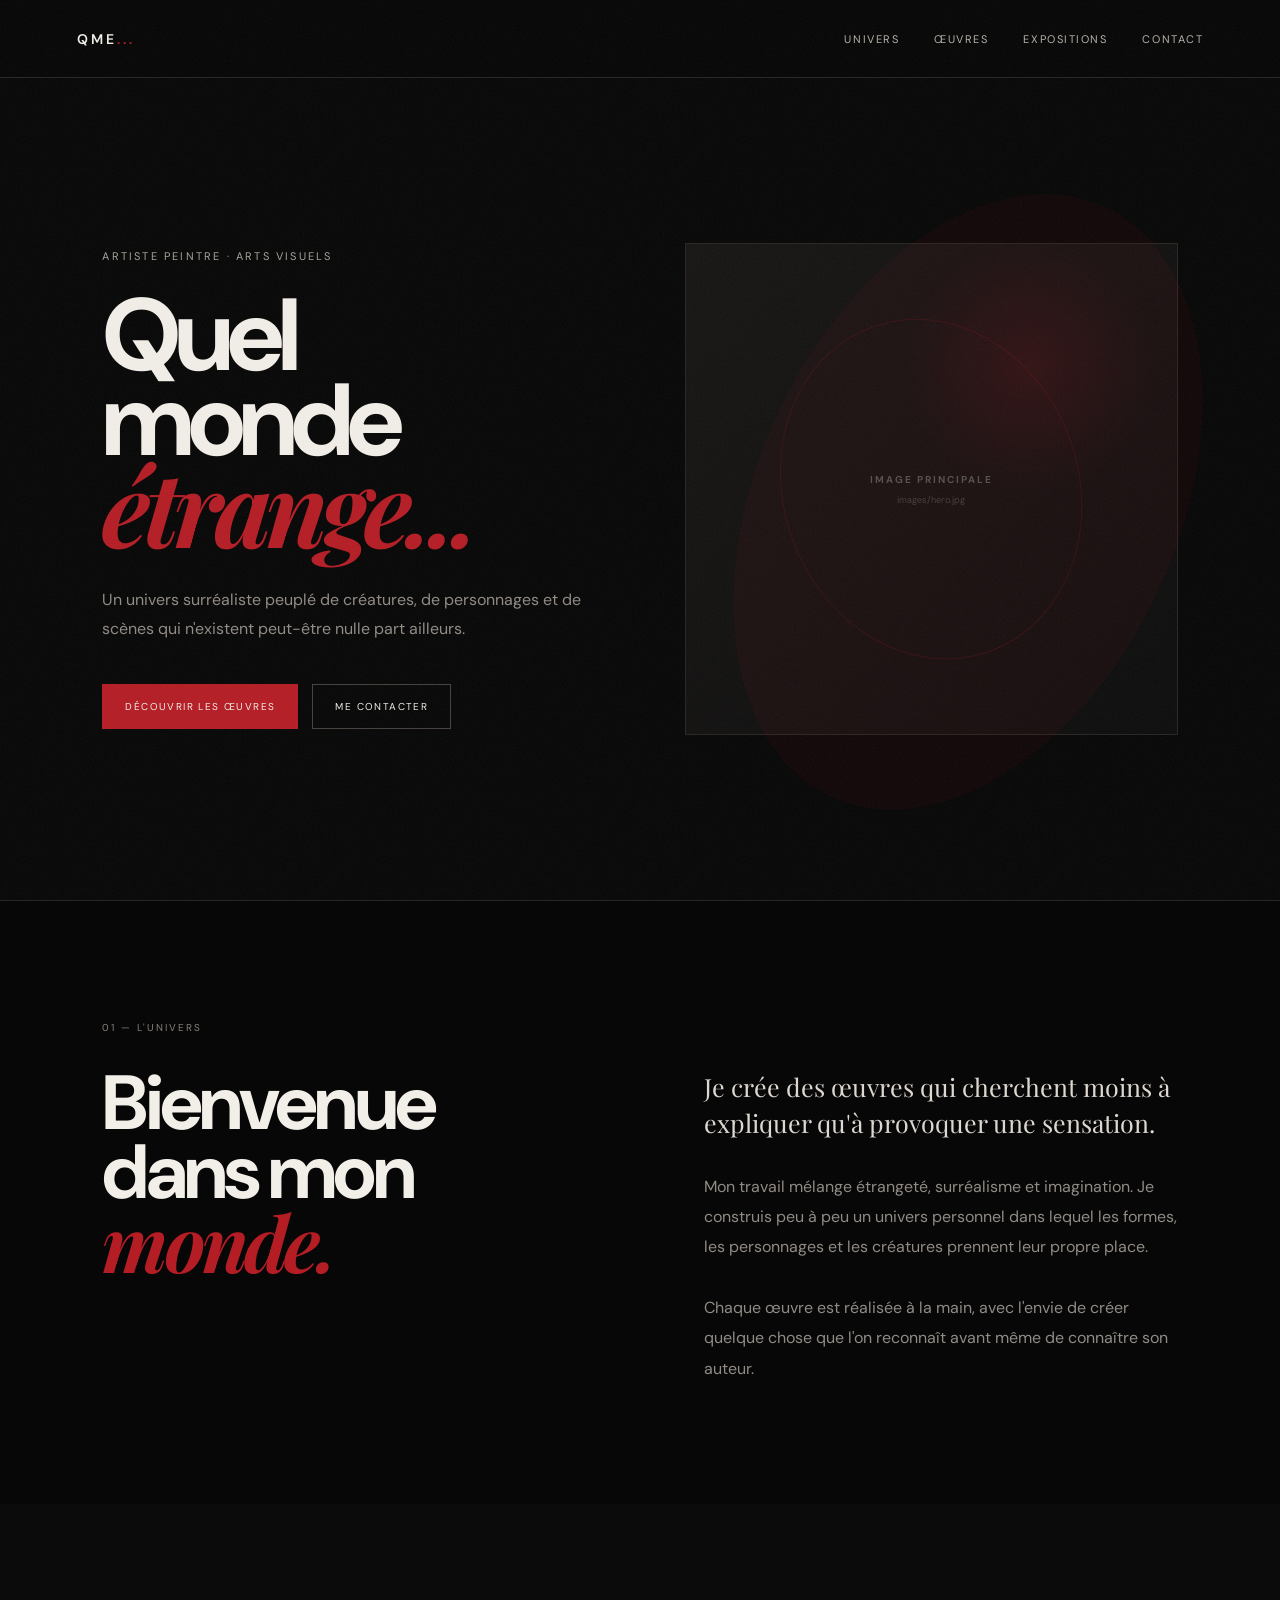
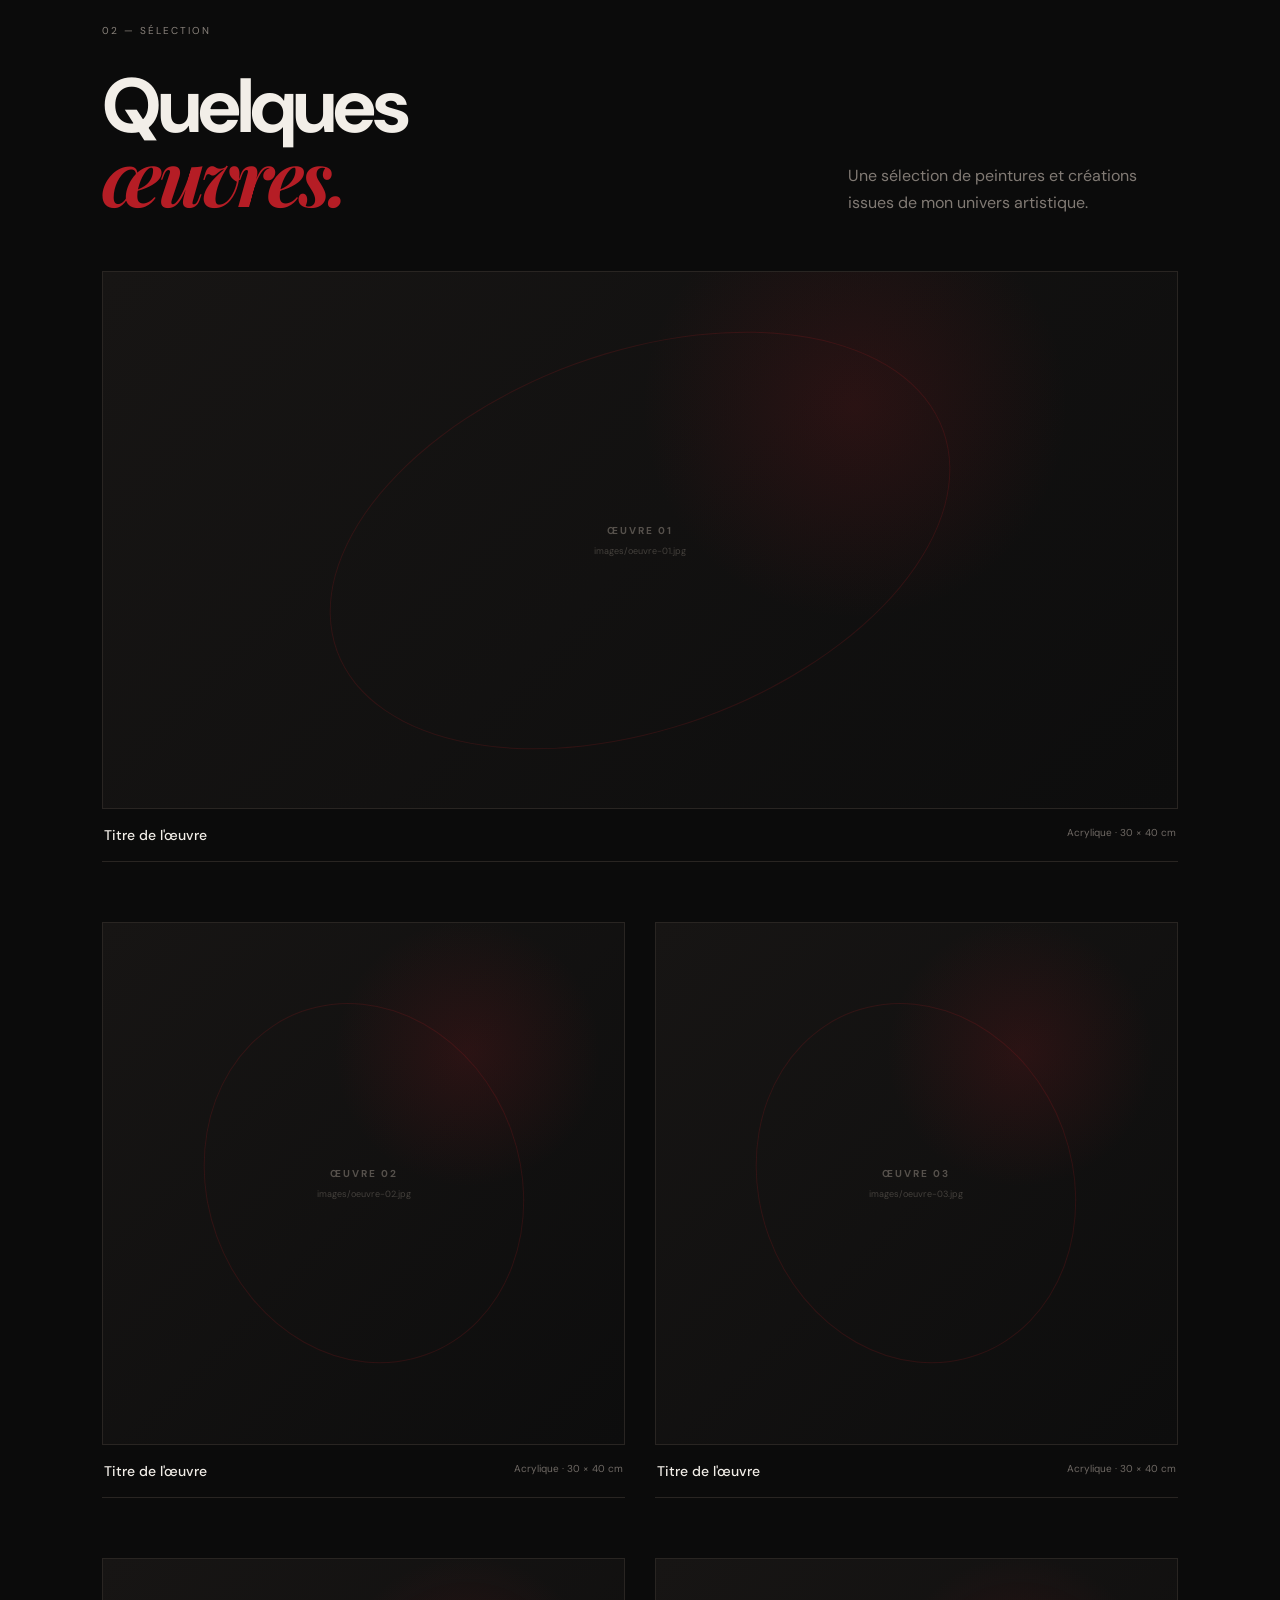
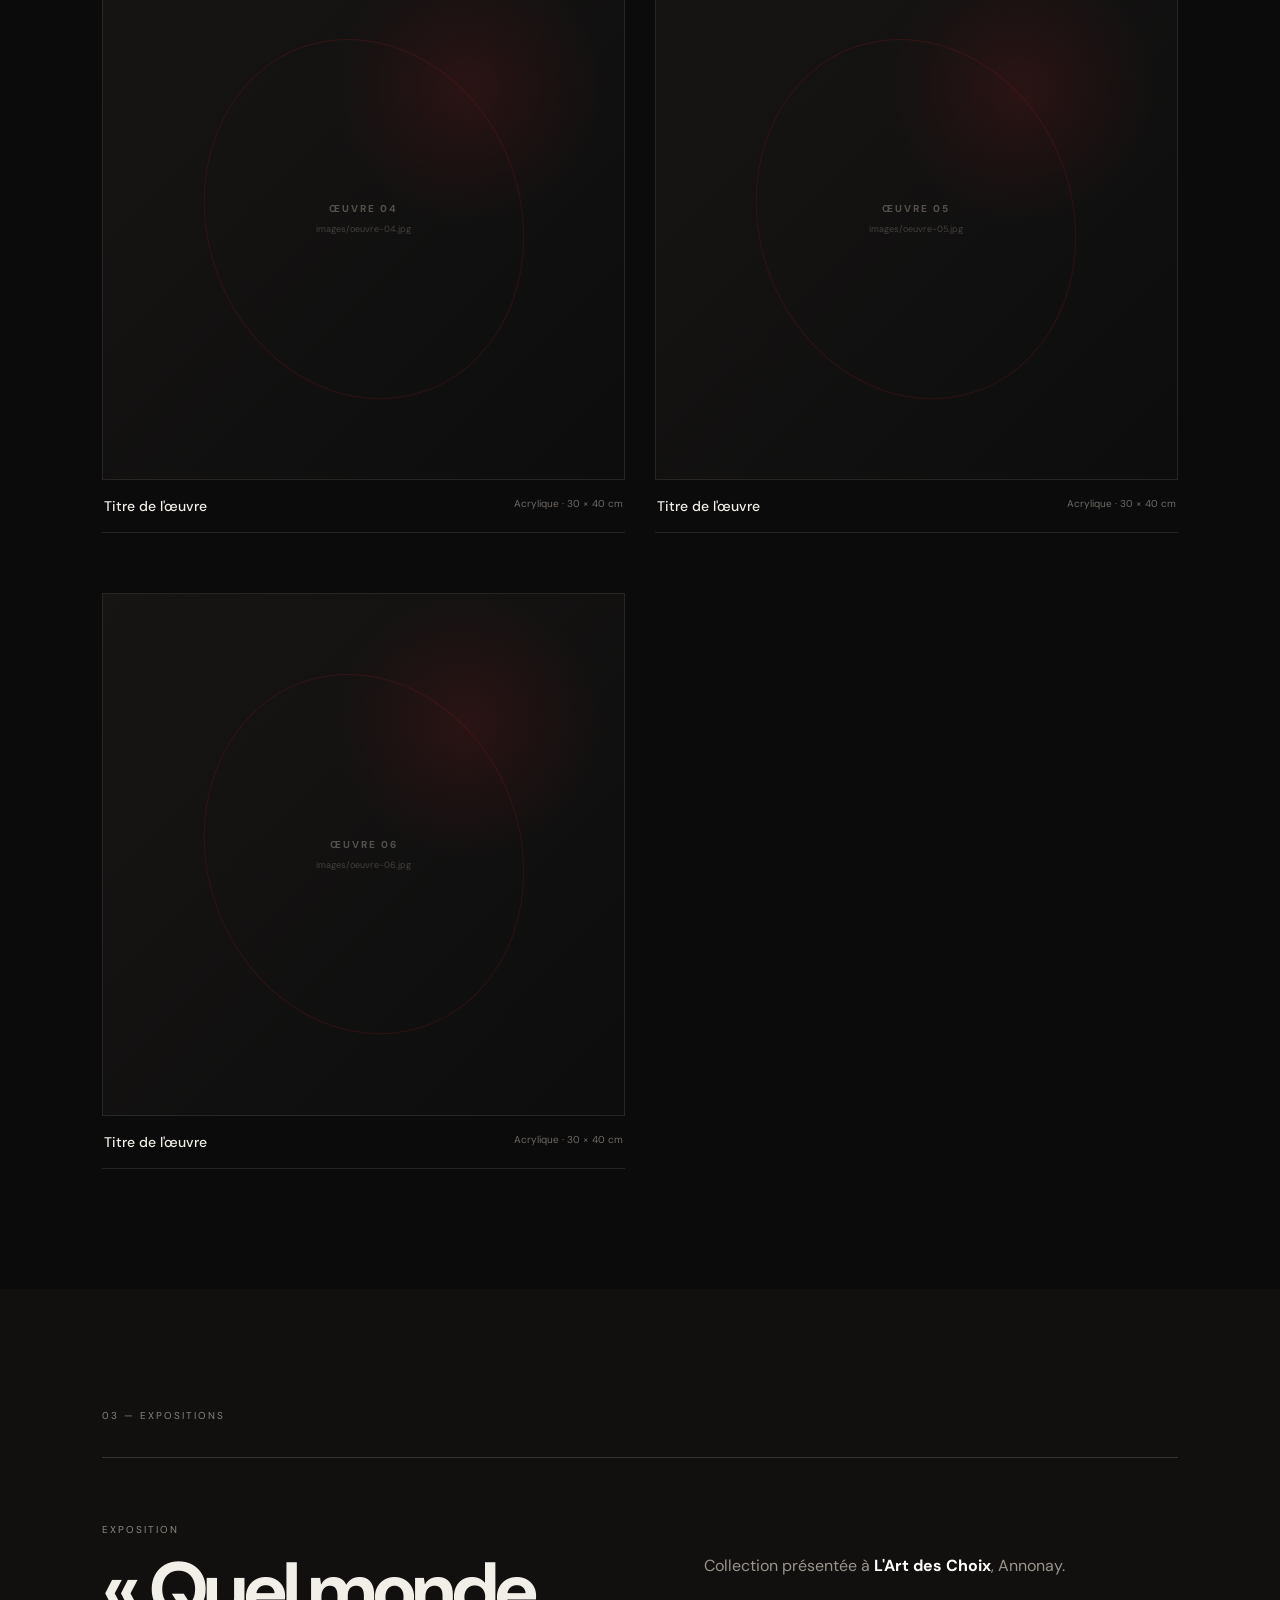
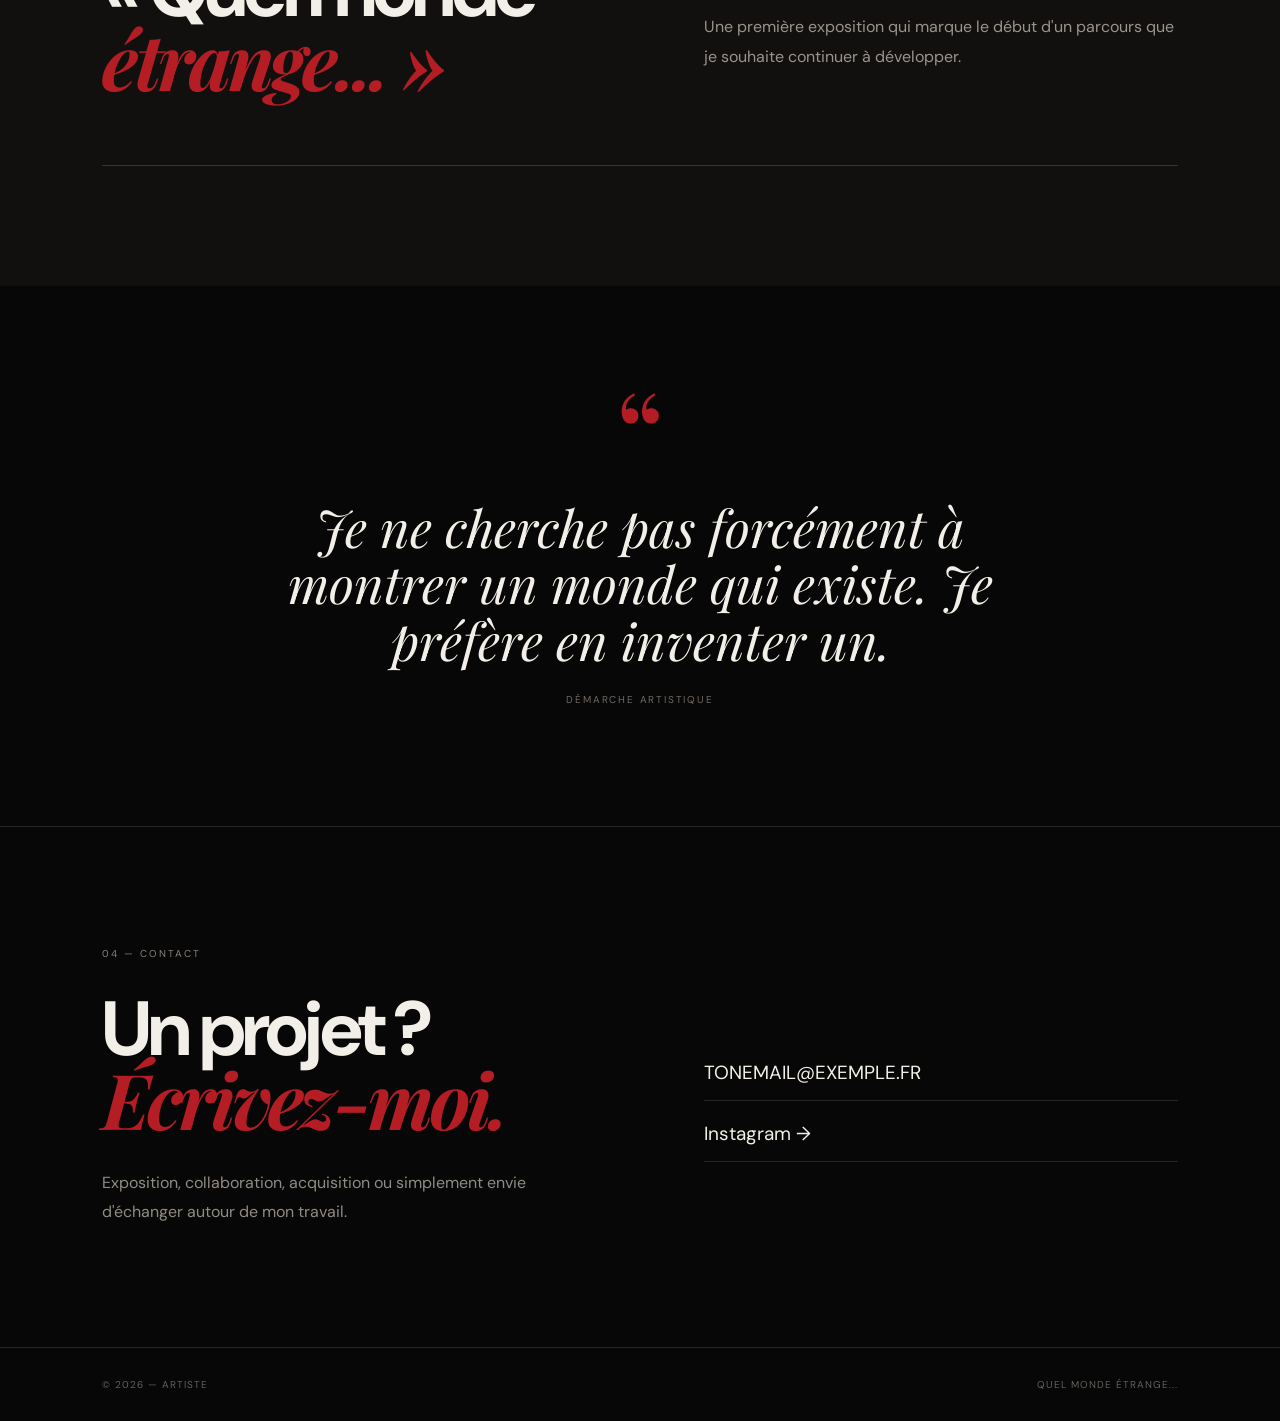
==== index.html @ 76029a27 "Create index.html" ====
<!DOCTYPE html>
<html lang="fr">
<head>
    <meta charset="UTF-8">
    <meta name="viewport" content="width=device-width, initial-scale=1.0">

    <title>Quel monde étrange... — Artiste</title>

    <meta name="description"
          content="Portfolio officiel — peintures et créations de l'artiste.">

    <style>
        @import url('https://fonts.googleapis.com/css2?family=DM+Sans:wght@400;500;600&family=Playfair+Display:ital,wght@0,600;1,600;1,700&display=swap');

        :root {
            --black: #070707;
            --black-soft: #101010;
            --red: #8f151b;
            --red-light: #b51d25;
            --white: #f2eee8;
            --grey: #918b85;
            --line: #292522;
        }

        * {
            box-sizing: border-box;
            margin: 0;
            padding: 0;
        }

        html {
            scroll-behavior: smooth;
        }

        body {
            background: var(--black);
            color: var(--white);
            font-family: "DM Sans", Arial, sans-serif;
            overflow-x: hidden;
        }

        /* Texture */
        body::before {
            content: "";
            position: fixed;
            inset: 0;
            pointer-events: none;
            z-index: 100;
            opacity: .055;

            background-image:
                url("data:image/svg+xml,%3Csvg xmlns='http://www.w3.org/2000/svg' width='180' height='180'%3E%3Cfilter id='noise'%3E%3CfeTurbulence type='fractalNoise' baseFrequency='.8' numOctaves='4' stitchTiles='stitch'/%3E%3C/filter%3E%3Crect width='100%25' height='100%25' filter='url(%23noise)'/%3E%3C/svg%3E");
        }

        a {
            color: inherit;
            text-decoration: none;
        }

        /* ---------------- HEADER ---------------- */

        header {
            height: 78px;
            padding: 0 6vw;

            display: flex;
            align-items: center;
            justify-content: space-between;

            border-bottom: 1px solid var(--line);

            position: sticky;
            top: 0;
            z-index: 50;

            background: rgba(7,7,7,.9);
            backdrop-filter: blur(12px);
        }

        .logo {
            font-size: 14px;
            font-weight: 600;
            letter-spacing: .22em;
        }

        .logo span {
            color: var(--red-light);
        }

        nav {
            display: flex;
            gap: 35px;
        }

        nav a {
            font-size: 11px;
            text-transform: uppercase;
            letter-spacing: .14em;
            color: #b8b1aa;
            transition: .2s;
        }

        nav a:hover {
            color: white;
        }

        /* ---------------- HERO ---------------- */

        .hero {
            min-height: calc(100vh - 78px);

            padding: 8vw;

            display: grid;
            grid-template-columns: 1fr 1fr;
            align-items: center;
            gap: 7vw;

            position: relative;
            overflow: hidden;
        }

        .hero::after {
            content: "";
            position: absolute;

            width: 420px;
            height: 650px;

            right: 8%;
            top: 12%;

            background: var(--red);

            opacity: .08;

            border-radius: 50%;

            transform: rotate(25deg);
        }

        .eyebrow {
            font-size: 11px;
            letter-spacing: .2em;
            color: #aaa39c;
            text-transform: uppercase;
        }

        h1 {
            font-size: clamp(65px, 8vw, 130px);
            line-height: .83;
            letter-spacing: -.06em;

            margin: 30px 0;
        }

        h1 em,
        h2 em {
            font-family: "Playfair Display", serif;
            color: var(--red-light);
        }

        .hero-description {
            max-width: 510px;

            color: var(--grey);

            font-size: 16px;
            line-height: 1.8;
        }

        .buttons {
            display: flex;
            gap: 14px;

            margin-top: 40px;
        }

        .button {
            padding: 15px 22px;

            font-size: 10px;
            text-transform: uppercase;
            letter-spacing: .14em;

            border: 1px solid #46413d;

            transition: .2s;
        }

        .button.primary {
            background: var(--red-light);
            border-color: var(--red-light);
        }

        .button:hover {
            transform: translateY(-2px);
        }

        /* ---------------- IMAGE PLACEHOLDER ---------------- */

        .image-placeholder {
            width: 100%;
            aspect-ratio: 1 / 1;

            background:
                radial-gradient(circle at 70% 25%, rgba(181,29,37,.15), transparent 25%),
                linear-gradient(135deg, #171514, #0d0d0d);

            border: 1px solid var(--line);

            display: flex;
            align-items: center;
            justify-content: center;

            color: #56514c;

            position: relative;
            overflow: hidden;
        }

        .image-placeholder::before {
            content: "";
            position: absolute;

            width: 60%;
            height: 70%;

            border: 1px solid rgba(181,29,37,.18);

            border-radius: 50%;

            transform: rotate(-20deg);
        }

        .placeholder-text {
            position: relative;
            z-index: 2;

            text-align: center;
        }

        .placeholder-text strong {
            display: block;

            font-size: 10px;
            letter-spacing: .2em;
        }

        .placeholder-text small {
            display: block;

            margin-top: 8px;

            font-size: 9px;
            color: #44403c;
        }

        /* ---------------- GENERAL ---------------- */

        section {
            scroll-margin-top: 90px;
        }

        .section {
            padding: 120px 8vw;
        }

        .section-number {
            font-size: 10px;

            letter-spacing: .2em;

            text-transform: uppercase;

            color: #89827b;

            margin-bottom: 35px;
        }

        /* ---------------- ABOUT ---------------- */

        .about {
            border-top: 1px solid var(--line);
        }

        .about-grid {
            display: grid;
            grid-template-columns: 1fr 1fr;

            gap: 10vw;
        }

        h2 {
            font-size: clamp(50px, 6vw, 85px);
            line-height: .9;
            letter-spacing: -.05em;
        }

        .about-text {
            color: var(--grey);

            font-size: 16px;

            line-height: 1.9;
        }

        .about-text .large {
            color: #ddd7d0;

            font-family: "Playfair Display", serif;

            font-size: 25px;

            line-height: 1.45;

            margin-bottom: 30px;
        }

        /* ---------------- WORKS ---------------- */

        .works {
            background: #0b0b0b;
        }

        .works-header {
            display: flex;

            justify-content: space-between;

            align-items: end;

            margin-bottom: 55px;
        }

        .works-header p {
            max-width: 330px;

            color: #817a74;

            line-height: 1.7;
        }

        .gallery {
            display: grid;

            grid-template-columns: repeat(2, 1fr);

            gap: 60px 30px;
        }

        .artwork.featured {
            grid-column: span 2;
        }

        .artwork.featured .image-placeholder {
            aspect-ratio: 16 / 8;
        }

        .artwork-info {
            display: flex;

            justify-content: space-between;

            gap: 20px;

            padding: 17px 2px;

            border-bottom: 1px solid var(--line);
        }

        .artwork-info h3 {
            font-size: 14px;

            font-weight: 500;
        }

        .artwork-info span {
            color: #706a65;

            font-size: 10px;
        }

        /* ---------------- EXHIBITION ---------------- */

        .exhibition {
            background: #11100f;
        }

        .exhibition-box {
            border-top: 1px solid #3a3430;
            border-bottom: 1px solid #3a3430;

            padding: 65px 0;

            display: grid;

            grid-template-columns: 1fr 1fr;

            gap: 10vw;
        }

        .exhibition-small {
            color: #8e8881;

            font-size: 10px;

            letter-spacing: .2em;

            text-transform: uppercase;
        }

        .exhibition h2 {
            margin-top: 20px;
        }

        .exhibition-description {
            color: #9b948d;

            line-height: 1.9;

            align-self: center;
        }

        .exhibition-description strong {
            color: white;
        }

        /* ---------------- STATEMENT ---------------- */

        .statement {
            text-align: center;

            max-width: 1000px;

            margin: auto;
        }

        .quote-mark {
            color: var(--red-light);

            font-family: "Playfair Display", serif;

            font-size: 120px;

            line-height: .4;
        }

        blockquote {
            font-family: "Playfair Display", serif;

            font-style: italic;

            font-size: clamp(30px, 4vw, 58px);

            line-height: 1.1;

            margin: 45px 0 25px;
        }

        .statement p {
            color: #716b65;

            font-size: 10px;

            letter-spacing: .18em;

            text-transform: uppercase;
        }

        /* ---------------- CONTACT ---------------- */

        .contact {
            border-top: 1px solid var(--line);
        }

        .contact-grid {
            display: grid;

            grid-template-columns: 1fr 1fr;

            gap: 10vw;
        }

        .contact-description {
            color: var(--grey);

            line-height: 1.8;

            max-width: 450px;

            margin-top: 30px;
        }

        .contact-links {
            display: flex;

            flex-direction: column;

            justify-content: center;

            gap: 20px;
        }

        .contact-links a {
            padding-bottom: 15px;

            border-bottom: 1px solid var(--line);

            font-size: 19px;
        }

        .contact-links a:hover {
            color: var(--red-light);
        }

        /* ---------------- FOOTER ---------------- */

        footer {
            border-top: 1px solid var(--line);

            padding: 30px 8vw;

            display: flex;

            justify-content: space-between;

            color: #65605b;

            font-size: 10px;

            letter-spacing: .1em;

            text-transform: uppercase;
        }

        /* ---------------- ADMIN ---------------- */

        /*
           IMPORTANT :

           Le panneau n'est visible que lorsque l'adresse contient :

           ?artiste

           Exemple :

           tonsite.github.io/?artiste

           Ce n'est PAS une vraie sécurité.
           GitHub Pages est un hébergement statique.
        */

        #artist-panel {
            display: none;

            position: fixed;

            inset: 0;

            z-index: 999;

            background: rgba(0,0,0,.9);

            align-items: center;

            justify-content: center;

            padding: 20px;
        }

        #artist-panel.active {
            display: flex;
        }

        .admin-box {
            width: 100%;
            max-width: 650px;

            background: #111;

            border: 1px solid #3c3732;

            padding: 40px;

            position: relative;
        }

        .admin-close {
            position: absolute;

            top: 12px;
            right: 18px;

            border: 0;

            background: none;

            color: white;

            font-size: 28px;

            cursor: pointer;
        }

        .admin-box h3 {
            font-family: "Playfair Display", serif;

            font-size: 42px;

            margin-bottom: 10px;
        }

        .admin-box p {
            color: #817b75;

            line-height: 1.6;
        }

        #file-input {
            width: 100%;

            margin-top: 25px;

            padding: 16px;

            background: #191817;

            color: white;

            border: 1px solid #3d3833;
        }

        #preview {
            display: grid;

            grid-template-columns: repeat(4,1fr);

            gap: 8px;

            margin-top: 20px;
        }

        #preview img {
            width: 100%;

            aspect-ratio: 1;

            object-fit: cover;
        }

        .admin-warning {
            margin-top: 20px;

            font-size: 11px;
        }

        /* ---------------- MOBILE ---------------- */

        @media(max-width: 800px) {

            nav {
                display: none;
            }

            .hero {
                grid-template-columns: 1fr;

                padding-top: 70px;
            }

            .hero-art {
                margin-top: 30px;
            }

            .about-grid,
            .exhibition-box,
            .contact-grid {
                grid-template-columns: 1fr;

                gap: 50px;
            }

            .gallery {
                grid-template-columns: 1fr;
            }

            .artwork.featured {
                grid-column: auto;
            }

            .artwork.featured .image-placeholder {
                aspect-ratio: 1;
            }

            .works-header {
                display: block;
            }

            .works-header p {
                margin-top: 25px;
            }

            .section {
                padding: 85px 7vw;
            }

            footer {
                flex-direction: column;

                gap: 15px;
            }

            #preview {
                grid-template-columns: repeat(3,1fr);
            }
        }
    </style>
</head>

<body>

<header>

    <a href="#accueil" class="logo">
        QME<span>...</span>
    </a>

    <nav>
        <a href="#univers">Univers</a>
        <a href="#oeuvres">Œuvres</a>
        <a href="#expositions">Expositions</a>
        <a href="#contact">Contact</a>
    </nav>

</header>


<main>

    <!-- ================= ACCUEIL ================= -->

    <section id="accueil" class="hero">

        <div>

            <p class="eyebrow">
                Artiste peintre · Arts visuels
            </p>

            <h1>
                Quel monde<br>
                <em>étrange...</em>
            </h1>

            <p class="hero-description">
                Un univers surréaliste peuplé de créatures,
                de personnages et de scènes qui n'existent
                peut-être nulle part ailleurs.
            </p>

            <div class="buttons">

                <a href="#oeuvres" class="button primary">
                    Découvrir les œuvres
                </a>

                <a href="#contact" class="button">
                    Me contacter
                </a>

            </div>

        </div>


        <!-- IMAGE PRINCIPALE -->

        <div class="hero-art">

            <div class="image-placeholder">

                <div class="placeholder-text">

                    <strong>
                        IMAGE PRINCIPALE
                    </strong>

                    <small>
                        images/hero.jpg
                    </small>

                </div>

            </div>

        </div>

    </section>


    <!-- ================= UNIVERS ================= -->

    <section id="univers" class="section about">

        <div class="section-number">
            01 — L'univers
        </div>

        <div class="about-grid">

            <h2>
                Bienvenue<br>
                dans mon<br>
                <em>monde.</em>
            </h2>


            <div class="about-text">

                <p class="large">
                    Je crée des œuvres qui cherchent moins
                    à expliquer qu'à provoquer une sensation.
                </p>

                <p>
                    Mon travail mélange étrangeté, surréalisme
                    et imagination. Je construis peu à peu un
                    univers personnel dans lequel les formes,
                    les personnages et les créatures prennent
                    leur propre place.
                </p>

                <br>

                <p>
                    Chaque œuvre est réalisée à la main,
                    avec l'envie de créer quelque chose que
                    l'on reconnaît avant même de connaître
                    son auteur.
                </p>

            </div>

        </div>

    </section>


    <!-- ================= OEUVRES ================= -->

    <section id="oeuvres" class="section works">

        <div class="works-header">

            <div>

                <div class="section-number">
                    02 — Sélection
                </div>

                <h2>
                    Quelques<br>
                    <em>œuvres.</em>
                </h2>

            </div>

            <p>
                Une sélection de peintures et créations
                issues de mon univers artistique.
            </p>

        </div>


        <div class="gallery">


            <!-- OEUVRE 01 -->

            <article class="artwork featured">

                <div class="image-placeholder">

                    <div class="placeholder-text">

                        <strong>
                            ŒUVRE 01
                        </strong>

                        <small>
                            images/oeuvre-01.jpg
                        </small>

                    </div>

                </div>

                <div class="artwork-info">

                    <h3>
                        Titre de l'œuvre
                    </h3>

                    <span>
                        Acrylique · 30 × 40 cm
                    </span>

                </div>

            </article>


            <!-- OEUVRE 02 -->

            <article class="artwork">

                <div class="image-placeholder">

                    <div class="placeholder-text">

                        <strong>
                            ŒUVRE 02
                        </strong>

                        <small>
                            images/oeuvre-02.jpg
                        </small>

                    </div>

                </div>

                <div class="artwork-info">

                    <h3>
                        Titre de l'œuvre
                    </h3>

                    <span>
                        Acrylique · 30 × 40 cm
                    </span>

                </div>

            </article>


            <!-- OEUVRE 03 -->

            <article class="artwork">

                <div class="image-placeholder">

                    <div class="placeholder-text">

                        <strong>
                            ŒUVRE 03
                        </strong>

                        <small>
                            images/oeuvre-03.jpg
                        </small>

                    </div>

                </div>

                <div class="artwork-info">

                    <h3>
                        Titre de l'œuvre
                    </h3>

                    <span>
                        Acrylique · 30 × 40 cm
                    </span>

                </div>

            </article>


            <!-- OEUVRE 04 -->

            <article class="artwork">

                <div class="image-placeholder">

                    <div class="placeholder-text">

                        <strong>
                            ŒUVRE 04
                        </strong>

                        <small>
                            images/oeuvre-04.jpg
                        </small>

                    </div>

                </div>

                <div class="artwork-info">

                    <h3>
                        Titre de l'œuvre
                    </h3>

                    <span>
                        Acrylique · 30 × 40 cm
                    </span>

                </div>

            </article>


            <!-- OEUVRE 05 -->

            <article class="artwork">

                <div class="image-placeholder">

                    <div class="placeholder-text">

                        <strong>
                            ŒUVRE 05
                        </strong>

                        <small>
                            images/oeuvre-05.jpg
                        </small>

                    </div>

                </div>

                <div class="artwork-info">

                    <h3>
                        Titre de l'œuvre
                    </h3>

                    <span>
                        Acrylique · 30 × 40 cm
                    </span>

                </div>

            </article>


            <!-- OEUVRE 06 -->

            <article class="artwork">

                <div class="image-placeholder">

                    <div class="placeholder-text">

                        <strong>
                            ŒUVRE 06
                        </strong>

                        <small>
                            images/oeuvre-06.jpg
                        </small>

                    </div>

                </div>

                <div class="artwork-info">

                    <h3>
                        Titre de l'œuvre
                    </h3>

                    <span>
                        Acrylique · 30 × 40 cm
                    </span>

                </div>

            </article>

        </div>

    </section>


    <!-- ================= EXPOSITION ================= -->

    <section id="expositions" class="section exhibition">

        <div class="section-number">
            03 — Expositions
        </div>


        <div class="exhibition-box">

            <div>

                <p class="exhibition-small">
                    Exposition
                </p>

                <h2>
                    « Quel monde<br>
                    <em>étrange... »</em>
                </h2>

            </div>


            <div class="exhibition-description">

                <p>
                    Collection présentée à
                    <strong>L'Art des Choix</strong>,
                    Annonay.
                </p>

                <br>

                <p>
                    Une première exposition qui marque
                    le début d'un parcours que je souhaite
                    continuer à développer.
                </p>

            </div>

        </div>

    </section>


    <!-- ================= PHRASE ================= -->

    <section class="section statement">

        <div class="quote-mark">
            “
        </div>

        <blockquote>
            Je ne cherche pas forcément à montrer
            un monde qui existe. Je préfère en inventer un.
        </blockquote>

        <p>
            Démarche artistique
        </p>

    </section>


    <!-- ================= CONTACT ================= -->

    <section id="contact" class="section contact">

        <div class="section-number">
            04 — Contact
        </div>


        <div class="contact-grid">

            <div>

                <h2>
                    Un projet ?<br>
                    <em>Écrivez-moi.</em>
                </h2>

                <p class="contact-description">
                    Exposition, collaboration, acquisition
                    ou simplement envie d'échanger autour
                    de mon travail.
                </p>

            </div>


            <div class="contact-links">

                <!-- REMPLACE CET EMAIL -->

                <a href="mailto:TONEMAIL@EXEMPLE.FR">
                    TONEMAIL@EXEMPLE.FR
                </a>


                <!-- REMPLACE CE LIEN -->

                <a href="https://instagram.com/"
                   target="_blank"
                   rel="noopener">
                    Instagram →
                </a>

            </div>

        </div>

    </section>

</main>


<footer>

    <span>
        © <span id="year"></span> — Artiste
    </span>

    <span>
        Quel monde étrange...
    </span>

</footer>


<!-- =====================================================
     ESPACE ARTISTE
     =====================================================

     Ce panneau est volontairement invisible.

     Pour l'afficher sur TON ordinateur :

     https://tonsite.github.io/?artiste

     ATTENTION :
     ce n'est pas une authentification sécurisée.
     GitHub Pages est statique.

     ===================================================== -->

<div id="artist-panel">

    <div class="admin-box">

        <button
            class="admin-close"
            onclick="closeArtistPanel()">
            ×
        </button>


        <div class="section-number">
            Mode artiste
        </div>


        <h3>
            Ajouter des fichiers
        </h3>


        <p>
            Sélectionne tes images pour les prévisualiser
            sur ton navigateur.
        </p>


        <input
            id="file-input"
            type="file"
            accept="image/*"
            multiple>


        <div id="preview"></div>


        <p class="admin-warning">

            ⚠️ Important : avec GitHub Pages seul,
            ce bouton ne peut pas envoyer automatiquement
            les images dans ton dépôt GitHub.

            Les fichiers doivent ensuite être ajoutés
            au dossier <strong>images</strong> de ton dépôt.

        </p>

    </div>

</div>


<script>

    /* Année automatique */

    document.getElementById("year").textContent =
        new Date().getFullYear();


    /* ================================
       MODE ARTISTE
       ================================ */

    const params =
        new URLSearchParams(window.location.search);


    if (params.has("artiste")) {

        document
            .getElementById("artist-panel")
            .classList.add("active");

    }


    function closeArtistPanel() {

        document
            .getElementById("artist-panel")
            .classList.remove("active");

    }


    /* ================================
       AJOUT LOCAL D'IMAGES
       ================================ */

    const input =
        document.getElementById("file-input");

    const preview =
        document.getElementById("preview");


    input.addEventListener("change", function () {

        preview.innerHTML = "";


        const files = Array.from(this.files);


        files.forEach(function (file) {

            if (!file.type.startsWith("image/")) {
                return;
            }


            const image =
                document.createElement("img");


            image.src =
                URL.createObjectURL(file);


            image.alt =
                file.name;


            preview.appendChild(image);

        });

    });

</script>

</body>
</html>
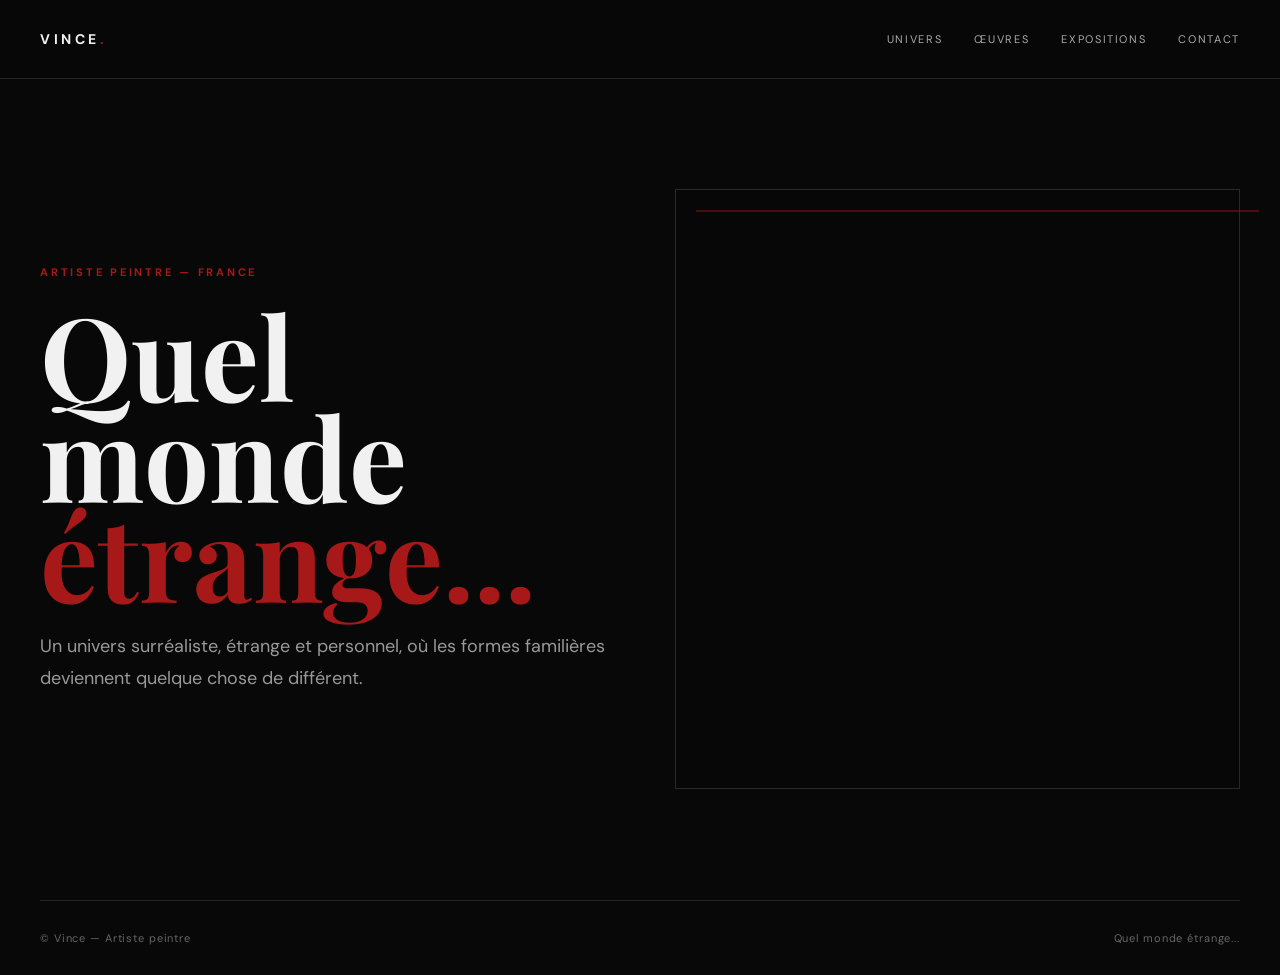
==== commit a83f5381: "Create index.html" ====
--- a/index.html
+++ b/index.html
@@ -1,1378 +1,75 @@
 <!DOCTYPE html>
 <html lang="fr">
+
 <head>
-    <meta charset="UTF-8">
-    <meta name="viewport" content="width=device-width, initial-scale=1.0">
+<meta charset="UTF-8">
+<meta name="viewport" content="width=device-width, initial-scale=1.0">
 
-    <title>Quel monde étrange... — Artiste</title>
+<title>Vince — Artiste peintre</title>
 
-    <meta name="description"
-          content="Portfolio officiel — peintures et créations de l'artiste.">
-
-    <style>
-        @import url('https://fonts.googleapis.com/css2?family=DM+Sans:wght@400;500;600&family=Playfair+Display:ital,wght@0,600;1,600;1,700&display=swap');
-
-        :root {
-            --black: #070707;
-            --black-soft: #101010;
-            --red: #8f151b;
-            --red-light: #b51d25;
-            --white: #f2eee8;
-            --grey: #918b85;
-            --line: #292522;
-        }
-
-        * {
-            box-sizing: border-box;
-            margin: 0;
-            padding: 0;
-        }
-
-        html {
-            scroll-behavior: smooth;
-        }
-
-        body {
-            background: var(--black);
-            color: var(--white);
-            font-family: "DM Sans", Arial, sans-serif;
-            overflow-x: hidden;
-        }
-
-        /* Texture */
-        body::before {
-            content: "";
-            position: fixed;
-            inset: 0;
-            pointer-events: none;
-            z-index: 100;
-            opacity: .055;
-
-            background-image:
-                url("data:image/svg+xml,%3Csvg xmlns='http://www.w3.org/2000/svg' width='180' height='180'%3E%3Cfilter id='noise'%3E%3CfeTurbulence type='fractalNoise' baseFrequency='.8' numOctaves='4' stitchTiles='stitch'/%3E%3C/filter%3E%3Crect width='100%25' height='100%25' filter='url(%23noise)'/%3E%3C/svg%3E");
-        }
-
-        a {
-            color: inherit;
-            text-decoration: none;
-        }
-
-        /* ---------------- HEADER ---------------- */
-
-        header {
-            height: 78px;
-            padding: 0 6vw;
-
-            display: flex;
-            align-items: center;
-            justify-content: space-between;
-
-            border-bottom: 1px solid var(--line);
-
-            position: sticky;
-            top: 0;
-            z-index: 50;
-
-            background: rgba(7,7,7,.9);
-            backdrop-filter: blur(12px);
-        }
-
-        .logo {
-            font-size: 14px;
-            font-weight: 600;
-            letter-spacing: .22em;
-        }
-
-        .logo span {
-            color: var(--red-light);
-        }
-
-        nav {
-            display: flex;
-            gap: 35px;
-        }
-
-        nav a {
-            font-size: 11px;
-            text-transform: uppercase;
-            letter-spacing: .14em;
-            color: #b8b1aa;
-            transition: .2s;
-        }
-
-        nav a:hover {
-            color: white;
-        }
-
-        /* ---------------- HERO ---------------- */
-
-        .hero {
-            min-height: calc(100vh - 78px);
-
-            padding: 8vw;
-
-            display: grid;
-            grid-template-columns: 1fr 1fr;
-            align-items: center;
-            gap: 7vw;
-
-            position: relative;
-            overflow: hidden;
-        }
-
-        .hero::after {
-            content: "";
-            position: absolute;
-
-            width: 420px;
-            height: 650px;
-
-            right: 8%;
-            top: 12%;
-
-            background: var(--red);
-
-            opacity: .08;
-
-            border-radius: 50%;
-
-            transform: rotate(25deg);
-        }
-
-        .eyebrow {
-            font-size: 11px;
-            letter-spacing: .2em;
-            color: #aaa39c;
-            text-transform: uppercase;
-        }
-
-        h1 {
-            font-size: clamp(65px, 8vw, 130px);
-            line-height: .83;
-            letter-spacing: -.06em;
-
-            margin: 30px 0;
-        }
-
-        h1 em,
-        h2 em {
-            font-family: "Playfair Display", serif;
-            color: var(--red-light);
-        }
-
-        .hero-description {
-            max-width: 510px;
-
-            color: var(--grey);
-
-            font-size: 16px;
-            line-height: 1.8;
-        }
-
-        .buttons {
-            display: flex;
-            gap: 14px;
-
-            margin-top: 40px;
-        }
-
-        .button {
-            padding: 15px 22px;
-
-            font-size: 10px;
-            text-transform: uppercase;
-            letter-spacing: .14em;
-
-            border: 1px solid #46413d;
-
-            transition: .2s;
-        }
-
-        .button.primary {
-            background: var(--red-light);
-            border-color: var(--red-light);
-        }
-
-        .button:hover {
-            transform: translateY(-2px);
-        }
-
-        /* ---------------- IMAGE PLACEHOLDER ---------------- */
-
-        .image-placeholder {
-            width: 100%;
-            aspect-ratio: 1 / 1;
-
-            background:
-                radial-gradient(circle at 70% 25%, rgba(181,29,37,.15), transparent 25%),
-                linear-gradient(135deg, #171514, #0d0d0d);
-
-            border: 1px solid var(--line);
-
-            display: flex;
-            align-items: center;
-            justify-content: center;
-
-            color: #56514c;
-
-            position: relative;
-            overflow: hidden;
-        }
-
-        .image-placeholder::before {
-            content: "";
-            position: absolute;
-
-            width: 60%;
-            height: 70%;
-
-            border: 1px solid rgba(181,29,37,.18);
-
-            border-radius: 50%;
-
-            transform: rotate(-20deg);
-        }
-
-        .placeholder-text {
-            position: relative;
-            z-index: 2;
-
-            text-align: center;
-        }
-
-        .placeholder-text strong {
-            display: block;
-
-            font-size: 10px;
-            letter-spacing: .2em;
-        }
-
-        .placeholder-text small {
-            display: block;
-
-            margin-top: 8px;
-
-            font-size: 9px;
-            color: #44403c;
-        }
-
-        /* ---------------- GENERAL ---------------- */
-
-        section {
-            scroll-margin-top: 90px;
-        }
-
-        .section {
-            padding: 120px 8vw;
-        }
-
-        .section-number {
-            font-size: 10px;
-
-            letter-spacing: .2em;
-
-            text-transform: uppercase;
-
-            color: #89827b;
-
-            margin-bottom: 35px;
-        }
-
-        /* ---------------- ABOUT ---------------- */
-
-        .about {
-            border-top: 1px solid var(--line);
-        }
-
-        .about-grid {
-            display: grid;
-            grid-template-columns: 1fr 1fr;
-
-            gap: 10vw;
-        }
-
-        h2 {
-            font-size: clamp(50px, 6vw, 85px);
-            line-height: .9;
-            letter-spacing: -.05em;
-        }
-
-        .about-text {
-            color: var(--grey);
-
-            font-size: 16px;
-
-            line-height: 1.9;
-        }
-
-        .about-text .large {
-            color: #ddd7d0;
-
-            font-family: "Playfair Display", serif;
-
-            font-size: 25px;
-
-            line-height: 1.45;
-
-            margin-bottom: 30px;
-        }
-
-        /* ---------------- WORKS ---------------- */
-
-        .works {
-            background: #0b0b0b;
-        }
-
-        .works-header {
-            display: flex;
-
-            justify-content: space-between;
-
-            align-items: end;
-
-            margin-bottom: 55px;
-        }
-
-        .works-header p {
-            max-width: 330px;
-
-            color: #817a74;
-
-            line-height: 1.7;
-        }
-
-        .gallery {
-            display: grid;
-
-            grid-template-columns: repeat(2, 1fr);
-
-            gap: 60px 30px;
-        }
-
-        .artwork.featured {
-            grid-column: span 2;
-        }
-
-        .artwork.featured .image-placeholder {
-            aspect-ratio: 16 / 8;
-        }
-
-        .artwork-info {
-            display: flex;
-
-            justify-content: space-between;
-
-            gap: 20px;
-
-            padding: 17px 2px;
-
-            border-bottom: 1px solid var(--line);
-        }
-
-        .artwork-info h3 {
-            font-size: 14px;
-
-            font-weight: 500;
-        }
-
-        .artwork-info span {
-            color: #706a65;
-
-            font-size: 10px;
-        }
-
-        /* ---------------- EXHIBITION ---------------- */
-
-        .exhibition {
-            background: #11100f;
-        }
-
-        .exhibition-box {
-            border-top: 1px solid #3a3430;
-            border-bottom: 1px solid #3a3430;
-
-            padding: 65px 0;
-
-            display: grid;
-
-            grid-template-columns: 1fr 1fr;
-
-            gap: 10vw;
-        }
-
-        .exhibition-small {
-            color: #8e8881;
-
-            font-size: 10px;
-
-            letter-spacing: .2em;
-
-            text-transform: uppercase;
-        }
-
-        .exhibition h2 {
-            margin-top: 20px;
-        }
-
-        .exhibition-description {
-            color: #9b948d;
-
-            line-height: 1.9;
-
-            align-self: center;
-        }
-
-        .exhibition-description strong {
-            color: white;
-        }
-
-        /* ---------------- STATEMENT ---------------- */
-
-        .statement {
-            text-align: center;
-
-            max-width: 1000px;
-
-            margin: auto;
-        }
-
-        .quote-mark {
-            color: var(--red-light);
-
-            font-family: "Playfair Display", serif;
-
-            font-size: 120px;
-
-            line-height: .4;
-        }
-
-        blockquote {
-            font-family: "Playfair Display", serif;
-
-            font-style: italic;
-
-            font-size: clamp(30px, 4vw, 58px);
-
-            line-height: 1.1;
-
-            margin: 45px 0 25px;
-        }
-
-        .statement p {
-            color: #716b65;
-
-            font-size: 10px;
-
-            letter-spacing: .18em;
-
-            text-transform: uppercase;
-        }
-
-        /* ---------------- CONTACT ---------------- */
-
-        .contact {
-            border-top: 1px solid var(--line);
-        }
-
-        .contact-grid {
-            display: grid;
-
-            grid-template-columns: 1fr 1fr;
-
-            gap: 10vw;
-        }
-
-        .contact-description {
-            color: var(--grey);
-
-            line-height: 1.8;
-
-            max-width: 450px;
-
-            margin-top: 30px;
-        }
-
-        .contact-links {
-            display: flex;
-
-            flex-direction: column;
-
-            justify-content: center;
-
-            gap: 20px;
-        }
-
-        .contact-links a {
-            padding-bottom: 15px;
-
-            border-bottom: 1px solid var(--line);
-
-            font-size: 19px;
-        }
-
-        .contact-links a:hover {
-            color: var(--red-light);
-        }
-
-        /* ---------------- FOOTER ---------------- */
-
-        footer {
-            border-top: 1px solid var(--line);
-
-            padding: 30px 8vw;
-
-            display: flex;
-
-            justify-content: space-between;
-
-            color: #65605b;
-
-            font-size: 10px;
-
-            letter-spacing: .1em;
-
-            text-transform: uppercase;
-        }
-
-        /* ---------------- ADMIN ---------------- */
-
-        /*
-           IMPORTANT :
-
-           Le panneau n'est visible que lorsque l'adresse contient :
-
-           ?artiste
-
-           Exemple :
-
-           tonsite.github.io/?artiste
-
-           Ce n'est PAS une vraie sécurité.
-           GitHub Pages est un hébergement statique.
-        */
-
-        #artist-panel {
-            display: none;
-
-            position: fixed;
-
-            inset: 0;
-
-            z-index: 999;
-
-            background: rgba(0,0,0,.9);
-
-            align-items: center;
-
-            justify-content: center;
-
-            padding: 20px;
-        }
-
-        #artist-panel.active {
-            display: flex;
-        }
-
-        .admin-box {
-            width: 100%;
-            max-width: 650px;
-
-            background: #111;
-
-            border: 1px solid #3c3732;
-
-            padding: 40px;
-
-            position: relative;
-        }
-
-        .admin-close {
-            position: absolute;
-
-            top: 12px;
-            right: 18px;
-
-            border: 0;
-
-            background: none;
-
-            color: white;
-
-            font-size: 28px;
-
-            cursor: pointer;
-        }
-
-        .admin-box h3 {
-            font-family: "Playfair Display", serif;
-
-            font-size: 42px;
-
-            margin-bottom: 10px;
-        }
-
-        .admin-box p {
-            color: #817b75;
-
-            line-height: 1.6;
-        }
-
-        #file-input {
-            width: 100%;
-
-            margin-top: 25px;
-
-            padding: 16px;
-
-            background: #191817;
-
-            color: white;
-
-            border: 1px solid #3d3833;
-        }
-
-        #preview {
-            display: grid;
-
-            grid-template-columns: repeat(4,1fr);
-
-            gap: 8px;
-
-            margin-top: 20px;
-        }
-
-        #preview img {
-            width: 100%;
-
-            aspect-ratio: 1;
-
-            object-fit: cover;
-        }
-
-        .admin-warning {
-            margin-top: 20px;
-
-            font-size: 11px;
-        }
-
-        /* ---------------- MOBILE ---------------- */
-
-        @media(max-width: 800px) {
-
-            nav {
-                display: none;
-            }
-
-            .hero {
-                grid-template-columns: 1fr;
-
-                padding-top: 70px;
-            }
-
-            .hero-art {
-                margin-top: 30px;
-            }
-
-            .about-grid,
-            .exhibition-box,
-            .contact-grid {
-                grid-template-columns: 1fr;
-
-                gap: 50px;
-            }
-
-            .gallery {
-                grid-template-columns: 1fr;
-            }
-
-            .artwork.featured {
-                grid-column: auto;
-            }
-
-            .artwork.featured .image-placeholder {
-                aspect-ratio: 1;
-            }
-
-            .works-header {
-                display: block;
-            }
-
-            .works-header p {
-                margin-top: 25px;
-            }
-
-            .section {
-                padding: 85px 7vw;
-            }
-
-            footer {
-                flex-direction: column;
-
-                gap: 15px;
-            }
-
-            #preview {
-                grid-template-columns: repeat(3,1fr);
-            }
-        }
-    </style>
+<link rel="stylesheet" href="style.css">
 </head>
 
 <body>
 
 <header>
 
-    <a href="#accueil" class="logo">
-        QME<span>...</span>
-    </a>
+<div class="container navbar">
 
-    <nav>
-        <a href="#univers">Univers</a>
-        <a href="#oeuvres">Œuvres</a>
-        <a href="#expositions">Expositions</a>
-        <a href="#contact">Contact</a>
-    </nav>
+<a href="index.html" class="logo">
+VINCE<span>.</span>
+</a>
+
+<nav>
+<a href="univers.html">Univers</a>
+<a href="oeuvres.html">Œuvres</a>
+<a href="expositions.html">Expositions</a>
+<a href="contact.html">Contact</a>
+</nav>
+
+</div>
 
 </header>
 
 
 <main>
 
-    <!-- ================= ACCUEIL ================= -->
+<section class="container hero">
 
-    <section id="accueil" class="hero">
+<div>
 
-        <div>
+<div class="kicker">
+Artiste peintre — France
+</div>
 
-            <p class="eyebrow">
-                Artiste peintre · Arts visuels
-            </p>
+<h1>
+Quel monde<br>
+<span class="red">étrange...</span>
+</h1>
 
-            <h1>
-                Quel monde<br>
-                <em>étrange...</em>
-            </h1>
+<p class="intro">
+Un univers surréaliste, étrange et personnel,
+où les formes familières deviennent quelque chose
+de différent.
+</p>
 
-            <p class="hero-description">
-                Un univers surréaliste peuplé de créatures,
-                de personnages et de scènes qui n'existent
-                peut-être nulle part ailleurs.
-            </p>
-
-            <div class="buttons">
-
-                <a href="#oeuvres" class="button primary">
-                    Découvrir les œuvres
-                </a>
-
-                <a href="#contact" class="button">
-                    Me contacter
-                </a>
-
-            </div>
-
-        </div>
+</div>
 
 
-        <!-- IMAGE PRINCIPALE -->
+<div class="hero-image"></div>
 
-        <div class="hero-art">
-
-            <div class="image-placeholder">
-
-                <div class="placeholder-text">
-
-                    <strong>
-                        IMAGE PRINCIPALE
-                    </strong>
-
-                    <small>
-                        images/hero.jpg
-                    </small>
-
-                </div>
-
-            </div>
-
-        </div>
-
-    </section>
-
-
-    <!-- ================= UNIVERS ================= -->
-
-    <section id="univers" class="section about">
-
-        <div class="section-number">
-            01 — L'univers
-        </div>
-
-        <div class="about-grid">
-
-            <h2>
-                Bienvenue<br>
-                dans mon<br>
-                <em>monde.</em>
-            </h2>
-
-
-            <div class="about-text">
-
-                <p class="large">
-                    Je crée des œuvres qui cherchent moins
-                    à expliquer qu'à provoquer une sensation.
-                </p>
-
-                <p>
-                    Mon travail mélange étrangeté, surréalisme
-                    et imagination. Je construis peu à peu un
-                    univers personnel dans lequel les formes,
-                    les personnages et les créatures prennent
-                    leur propre place.
-                </p>
-
-                <br>
-
-                <p>
-                    Chaque œuvre est réalisée à la main,
-                    avec l'envie de créer quelque chose que
-                    l'on reconnaît avant même de connaître
-                    son auteur.
-                </p>
-
-            </div>
-
-        </div>
-
-    </section>
-
-
-    <!-- ================= OEUVRES ================= -->
-
-    <section id="oeuvres" class="section works">
-
-        <div class="works-header">
-
-            <div>
-
-                <div class="section-number">
-                    02 — Sélection
-                </div>
-
-                <h2>
-                    Quelques<br>
-                    <em>œuvres.</em>
-                </h2>
-
-            </div>
-
-            <p>
-                Une sélection de peintures et créations
-                issues de mon univers artistique.
-            </p>
-
-        </div>
-
-
-        <div class="gallery">
-
-
-            <!-- OEUVRE 01 -->
-
-            <article class="artwork featured">
-
-                <div class="image-placeholder">
-
-                    <div class="placeholder-text">
-
-                        <strong>
-                            ŒUVRE 01
-                        </strong>
-
-                        <small>
-                            images/oeuvre-01.jpg
-                        </small>
-
-                    </div>
-
-                </div>
-
-                <div class="artwork-info">
-
-                    <h3>
-                        Titre de l'œuvre
-                    </h3>
-
-                    <span>
-                        Acrylique · 30 × 40 cm
-                    </span>
-
-                </div>
-
-            </article>
-
-
-            <!-- OEUVRE 02 -->
-
-            <article class="artwork">
-
-                <div class="image-placeholder">
-
-                    <div class="placeholder-text">
-
-                        <strong>
-                            ŒUVRE 02
-                        </strong>
-
-                        <small>
-                            images/oeuvre-02.jpg
-                        </small>
-
-                    </div>
-
-                </div>
-
-                <div class="artwork-info">
-
-                    <h3>
-                        Titre de l'œuvre
-                    </h3>
-
-                    <span>
-                        Acrylique · 30 × 40 cm
-                    </span>
-
-                </div>
-
-            </article>
-
-
-            <!-- OEUVRE 03 -->
-
-            <article class="artwork">
-
-                <div class="image-placeholder">
-
-                    <div class="placeholder-text">
-
-                        <strong>
-                            ŒUVRE 03
-                        </strong>
-
-                        <small>
-                            images/oeuvre-03.jpg
-                        </small>
-
-                    </div>
-
-                </div>
-
-                <div class="artwork-info">
-
-                    <h3>
-                        Titre de l'œuvre
-                    </h3>
-
-                    <span>
-                        Acrylique · 30 × 40 cm
-                    </span>
-
-                </div>
-
-            </article>
-
-
-            <!-- OEUVRE 04 -->
-
-            <article class="artwork">
-
-                <div class="image-placeholder">
-
-                    <div class="placeholder-text">
-
-                        <strong>
-                            ŒUVRE 04
-                        </strong>
-
-                        <small>
-                            images/oeuvre-04.jpg
-                        </small>
-
-                    </div>
-
-                </div>
-
-                <div class="artwork-info">
-
-                    <h3>
-                        Titre de l'œuvre
-                    </h3>
-
-                    <span>
-                        Acrylique · 30 × 40 cm
-                    </span>
-
-                </div>
-
-            </article>
-
-
-            <!-- OEUVRE 05 -->
-
-            <article class="artwork">
-
-                <div class="image-placeholder">
-
-                    <div class="placeholder-text">
-
-                        <strong>
-                            ŒUVRE 05
-                        </strong>
-
-                        <small>
-                            images/oeuvre-05.jpg
-                        </small>
-
-                    </div>
-
-                </div>
-
-                <div class="artwork-info">
-
-                    <h3>
-                        Titre de l'œuvre
-                    </h3>
-
-                    <span>
-                        Acrylique · 30 × 40 cm
-                    </span>
-
-                </div>
-
-            </article>
-
-
-            <!-- OEUVRE 06 -->
-
-            <article class="artwork">
-
-                <div class="image-placeholder">
-
-                    <div class="placeholder-text">
-
-                        <strong>
-                            ŒUVRE 06
-                        </strong>
-
-                        <small>
-                            images/oeuvre-06.jpg
-                        </small>
-
-                    </div>
-
-                </div>
-
-                <div class="artwork-info">
-
-                    <h3>
-                        Titre de l'œuvre
-                    </h3>
-
-                    <span>
-                        Acrylique · 30 × 40 cm
-                    </span>
-
-                </div>
-
-            </article>
-
-        </div>
-
-    </section>
-
-
-    <!-- ================= EXPOSITION ================= -->
-
-    <section id="expositions" class="section exhibition">
-
-        <div class="section-number">
-            03 — Expositions
-        </div>
-
-
-        <div class="exhibition-box">
-
-            <div>
-
-                <p class="exhibition-small">
-                    Exposition
-                </p>
-
-                <h2>
-                    « Quel monde<br>
-                    <em>étrange... »</em>
-                </h2>
-
-            </div>
-
-
-            <div class="exhibition-description">
-
-                <p>
-                    Collection présentée à
-                    <strong>L'Art des Choix</strong>,
-                    Annonay.
-                </p>
-
-                <br>
-
-                <p>
-                    Une première exposition qui marque
-                    le début d'un parcours que je souhaite
-                    continuer à développer.
-                </p>
-
-            </div>
-
-        </div>
-
-    </section>
-
-
-    <!-- ================= PHRASE ================= -->
-
-    <section class="section statement">
-
-        <div class="quote-mark">
-            “
-        </div>
-
-        <blockquote>
-            Je ne cherche pas forcément à montrer
-            un monde qui existe. Je préfère en inventer un.
-        </blockquote>
-
-        <p>
-            Démarche artistique
-        </p>
-
-    </section>
-
-
-    <!-- ================= CONTACT ================= -->
-
-    <section id="contact" class="section contact">
-
-        <div class="section-number">
-            04 — Contact
-        </div>
-
-
-        <div class="contact-grid">
-
-            <div>
-
-                <h2>
-                    Un projet ?<br>
-                    <em>Écrivez-moi.</em>
-                </h2>
-
-                <p class="contact-description">
-                    Exposition, collaboration, acquisition
-                    ou simplement envie d'échanger autour
-                    de mon travail.
-                </p>
-
-            </div>
-
-
-            <div class="contact-links">
-
-                <!-- REMPLACE CET EMAIL -->
-
-                <a href="mailto:TONEMAIL@EXEMPLE.FR">
-                    TONEMAIL@EXEMPLE.FR
-                </a>
-
-
-                <!-- REMPLACE CE LIEN -->
-
-                <a href="https://instagram.com/"
-                   target="_blank"
-                   rel="noopener">
-                    Instagram →
-                </a>
-
-            </div>
-
-        </div>
-
-    </section>
+</section>
 
 </main>
 
 
-<footer>
+<footer class="container">
 
-    <span>
-        © <span id="year"></span> — Artiste
-    </span>
+<span>© Vince — Artiste peintre</span>
 
-    <span>
-        Quel monde étrange...
-    </span>
+<span>Quel monde étrange...</span>
 
 </footer>
 
-
-<!-- =====================================================
-     ESPACE ARTISTE
-     =====================================================
-
-     Ce panneau est volontairement invisible.
-
-     Pour l'afficher sur TON ordinateur :
-
-     https://tonsite.github.io/?artiste
-
-     ATTENTION :
-     ce n'est pas une authentification sécurisée.
-     GitHub Pages est statique.
-
-     ===================================================== -->
-
-<div id="artist-panel">
-
-    <div class="admin-box">
-
-        <button
-            class="admin-close"
-            onclick="closeArtistPanel()">
-            ×
-        </button>
-
-
-        <div class="section-number">
-            Mode artiste
-        </div>
-
-
-        <h3>
-            Ajouter des fichiers
-        </h3>
-
-
-        <p>
-            Sélectionne tes images pour les prévisualiser
-            sur ton navigateur.
-        </p>
-
-
-        <input
-            id="file-input"
-            type="file"
-            accept="image/*"
-            multiple>
-
-
-        <div id="preview"></div>
-
-
-        <p class="admin-warning">
-
-            ⚠️ Important : avec GitHub Pages seul,
-            ce bouton ne peut pas envoyer automatiquement
-            les images dans ton dépôt GitHub.
-
-            Les fichiers doivent ensuite être ajoutés
-            au dossier <strong>images</strong> de ton dépôt.
-
-        </p>
-
-    </div>
-
-</div>
-
-
-<script>
-
-    /* Année automatique */
-
-    document.getElementById("year").textContent =
-        new Date().getFullYear();
-
-
-    /* ================================
-       MODE ARTISTE
-       ================================ */
-
-    const params =
-        new URLSearchParams(window.location.search);
-
-
-    if (params.has("artiste")) {
-
-        document
-            .getElementById("artist-panel")
-            .classList.add("active");
-
-    }
-
-
-    function closeArtistPanel() {
-
-        document
-            .getElementById("artist-panel")
-            .classList.remove("active");
-
-    }
-
-
-    /* ================================
-       AJOUT LOCAL D'IMAGES
-       ================================ */
-
-    const input =
-        document.getElementById("file-input");
-
-    const preview =
-        document.getElementById("preview");
-
-
-    input.addEventListener("change", function () {
-
-        preview.innerHTML = "";
-
-
-        const files = Array.from(this.files);
-
-
-        files.forEach(function (file) {
-
-            if (!file.type.startsWith("image/")) {
-                return;
-            }
-
-
-            const image =
-                document.createElement("img");
-
-
-            image.src =
-                URL.createObjectURL(file);
-
-
-            image.alt =
-                file.name;
-
-
-            preview.appendChild(image);
-
-        });
-
-    });
-
-</script>
-
 </body>
 </html>
--- a/style.css
+++ b/style.css
@@ -0,0 +1,361 @@
+@import url('https://fonts.googleapis.com/css2?family=DM+Sans:wght@400;500;700&family=Playfair+Display:wght@500;600&display=swap');
+
+* {
+    box-sizing: border-box;
+}
+
+html {
+    scroll-behavior: smooth;
+}
+
+body {
+    margin: 0;
+    background: #080808;
+    color: #f1f1f1;
+    font-family: "DM Sans", Arial, sans-serif;
+}
+
+a {
+    color: inherit;
+    text-decoration: none;
+}
+
+img {
+    max-width: 100%;
+}
+
+.container {
+    width: min(1200px, calc(100% - 50px));
+    margin: auto;
+}
+
+/* HEADER */
+
+header {
+    position: fixed;
+    top: 0;
+    left: 0;
+    width: 100%;
+    z-index: 100;
+    background: rgba(8,8,8,.92);
+    backdrop-filter: blur(12px);
+    border-bottom: 1px solid #252525;
+}
+
+.navbar {
+    height: 78px;
+    display: flex;
+    justify-content: space-between;
+    align-items: center;
+}
+
+.logo {
+    font-weight: 700;
+    letter-spacing: .25em;
+    font-size: 14px;
+}
+
+.logo span {
+    color: #9d1515;
+}
+
+nav {
+    display: flex;
+    gap: 32px;
+}
+
+nav a {
+    font-size: 11px;
+    text-transform: uppercase;
+    letter-spacing: .15em;
+    color: #aaa;
+    transition: .25s;
+}
+
+nav a:hover,
+nav a.active {
+    color: #fff;
+}
+
+nav a:hover {
+    color: #a71919;
+}
+
+/* PAGE */
+
+main {
+    padding-top: 78px;
+}
+
+.page {
+    min-height: calc(100vh - 78px);
+    padding: 100px 0;
+}
+
+.kicker {
+    color: #a71919;
+    text-transform: uppercase;
+    letter-spacing: .25em;
+    font-size: 11px;
+    font-weight: 700;
+}
+
+h1,
+h2,
+h3 {
+    font-family: "Playfair Display", Georgia, serif;
+}
+
+h1 {
+    font-size: clamp(60px, 9vw, 125px);
+    line-height: .87;
+    margin: 25px 0;
+}
+
+h2 {
+    font-size: clamp(42px, 6vw, 72px);
+    margin: 0 0 25px;
+}
+
+.red {
+    color: #a71919;
+}
+
+.intro {
+    color: #999;
+    font-size: 18px;
+    line-height: 1.8;
+    max-width: 650px;
+}
+
+/* HOME */
+
+.hero {
+    min-height: calc(100vh - 78px);
+    display: grid;
+    grid-template-columns: 1fr 1fr;
+    align-items: center;
+    gap: 70px;
+}
+
+.hero-image {
+    min-height: 600px;
+    background:
+        linear-gradient(rgba(0,0,0,.15), rgba(0,0,0,.15)),
+        url("images/hero.jpg") center/cover;
+    border: 1px solid #292929;
+}
+
+.hero-image::after {
+    content: "";
+    display: block;
+    position: relative;
+    inset: 20px;
+    border: 1px solid rgba(167,25,25,.4);
+}
+
+/* ABOUT */
+
+.two-columns {
+    display: grid;
+    grid-template-columns: 1fr 1fr;
+    gap: 80px;
+}
+
+.text {
+    color: #bbb;
+    font-size: 19px;
+    line-height: 1.9;
+}
+
+.facts {
+    border-left: 1px solid #821313;
+    padding-left: 35px;
+}
+
+.fact {
+    padding: 20px 0;
+    border-bottom: 1px solid #292929;
+}
+
+.fact-title {
+    display: block;
+    color: #777;
+    text-transform: uppercase;
+    font-size: 10px;
+    letter-spacing: .18em;
+    margin-bottom: 8px;
+}
+
+/* GALLERY */
+
+.gallery {
+    columns: 3 280px;
+    column-gap: 20px;
+}
+
+.artwork {
+    break-inside: avoid;
+    margin-bottom: 20px;
+    background: #111;
+    border: 1px solid #292929;
+    transition: transform .3s, border-color .3s;
+}
+
+.artwork:hover {
+    transform: translateY(-4px);
+    border-color: #721414;
+}
+
+.artwork img {
+    width: 100%;
+    height: auto;
+    display: block;
+}
+
+.artwork-info {
+    padding: 16px;
+}
+
+.artwork-title {
+    font-family: "Playfair Display", Georgia, serif;
+    font-size: 20px;
+}
+
+.artwork-details {
+    margin-top: 7px;
+    color: #777;
+    font-size: 10px;
+    text-transform: uppercase;
+    letter-spacing: .1em;
+    line-height: 1.6;
+}
+
+.loading {
+    padding: 80px;
+    text-align: center;
+    color: #666;
+}
+
+/* EXHIBITIONS */
+
+.exhibitions {
+    display: grid;
+    grid-template-columns: 1fr 1fr;
+    gap: 25px;
+}
+
+.exhibition {
+    padding: 40px;
+    min-height: 280px;
+    border: 1px solid #303030;
+    background: linear-gradient(135deg,#111,#090909);
+}
+
+.exhibition h3 {
+    font-size: 36px;
+    margin: 15px 0;
+}
+
+.exhibition p {
+    color: #999;
+    line-height: 1.8;
+}
+
+/* STATEMENT */
+
+.statement {
+    font-family: "Playfair Display", Georgia, serif;
+    font-size: clamp(35px,5vw,65px);
+    line-height: 1.15;
+    max-width: 1000px;
+}
+
+/* CONTACT */
+
+.contact {
+    display: grid;
+    grid-template-columns: 1fr 1fr;
+    gap: 80px;
+}
+
+.contact-links {
+    font-size: 20px;
+    line-height: 2.3;
+}
+
+.contact-links a {
+    color: #aaa;
+    transition: .2s;
+}
+
+.contact-links a:hover {
+    color: #a71919;
+}
+
+/* FOOTER */
+
+footer {
+    border-top: 1px solid #242424;
+    padding: 30px 0;
+    color: #666;
+    font-size: 11px;
+    letter-spacing: .08em;
+    display: flex;
+    justify-content: space-between;
+}
+
+/* MOBILE */
+
+@media(max-width:800px) {
+
+    .container {
+        width: min(100% - 35px, 700px);
+    }
+
+    nav {
+        gap: 12px;
+    }
+
+    nav a {
+        font-size: 9px;
+    }
+
+    .hero,
+    .two-columns,
+    .exhibitions,
+    .contact {
+        grid-template-columns: 1fr;
+    }
+
+    .hero {
+        gap: 40px;
+    }
+
+    .hero-image {
+        min-height: 400px;
+    }
+
+    .page {
+        padding: 75px 0;
+    }
+
+    .gallery {
+        columns: 2 150px;
+    }
+}
+
+@media(max-width:500px) {
+
+    nav {
+        display: none;
+    }
+
+    .gallery {
+        columns: 1;
+    }
+
+    h1 {
+        font-size: 65px;
+    }
+}
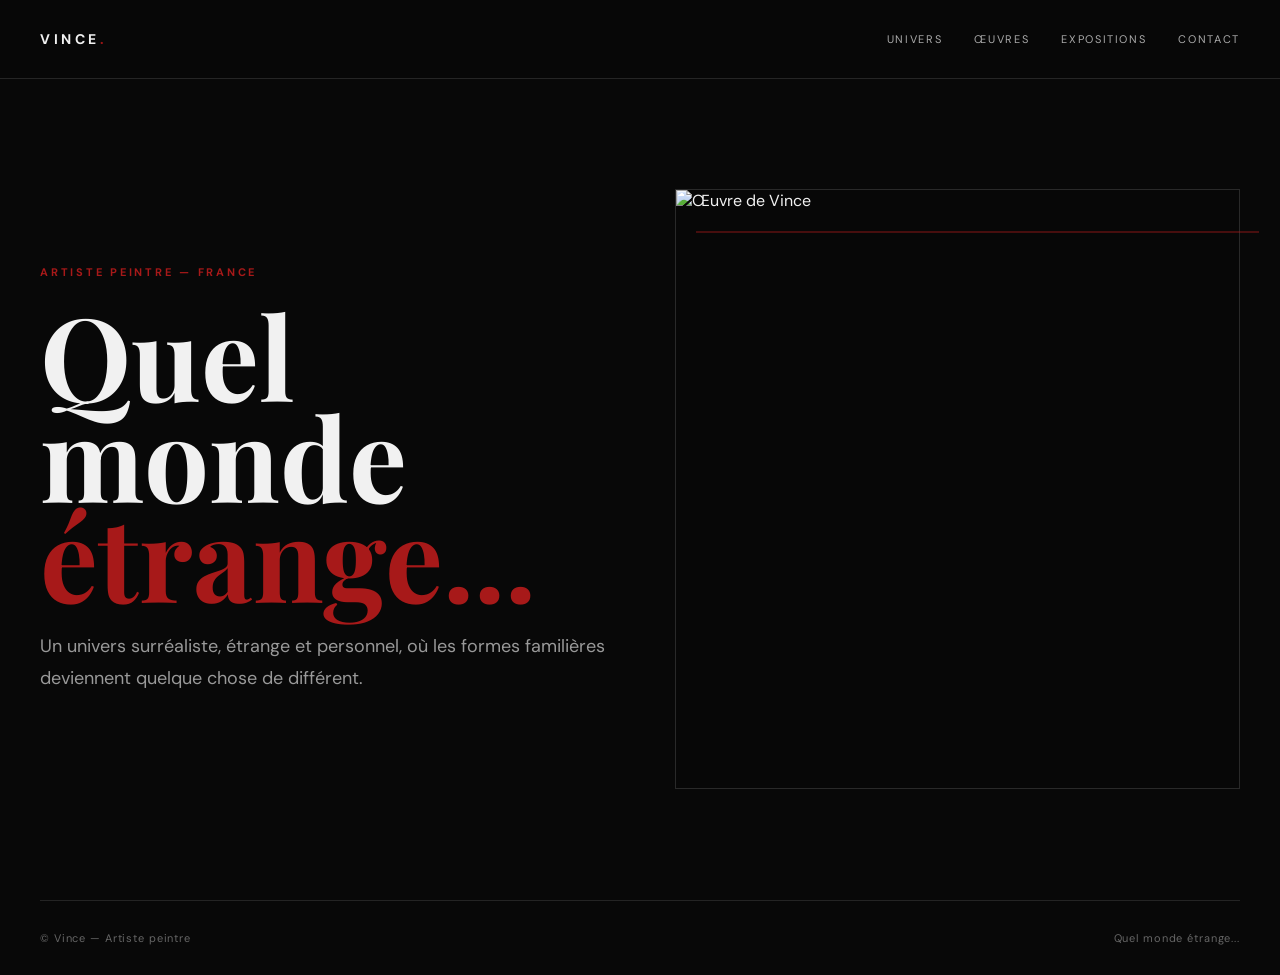
==== commit 8768f1c2: "Update index.html" ====
--- a/index.html
+++ b/index.html
@@ -1,4 +1,5 @@
 <!DOCTYPE html>
+
 <html lang="fr">
 
 <head>
@@ -31,7 +32,6 @@
 
 </header>
 
-
 <main>
 
 <section class="container hero">
@@ -55,13 +55,13 @@
 
 </div>
 
-
-<div class="hero-image"></div>
+<div class="hero-image">
+<img src="images/hero.jpg" alt="Œuvre de Vince">
+</div>
 
 </section>
 
 </main>
-
 
 <footer class="container">
 
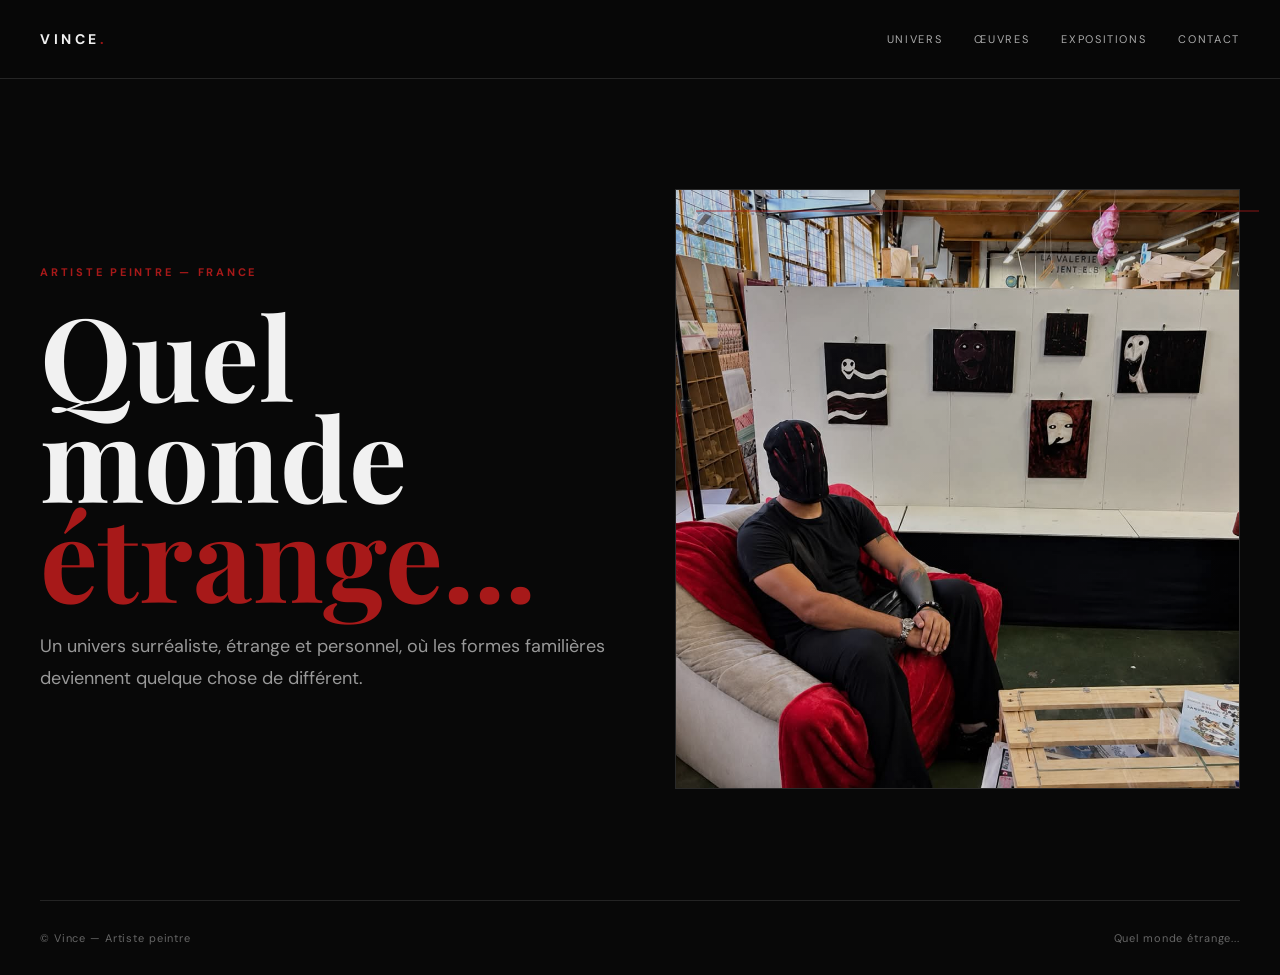
==== commit aa6788c7: "Update index.html" ====
--- a/index.html
+++ b/index.html
@@ -55,9 +55,7 @@
 
 </div>
 
-<div class="hero-image">
-<img src="images/hero.jpg" alt="Œuvre de Vince">
-</div>
+<div class="hero-image"></div>
 
 </section>
 
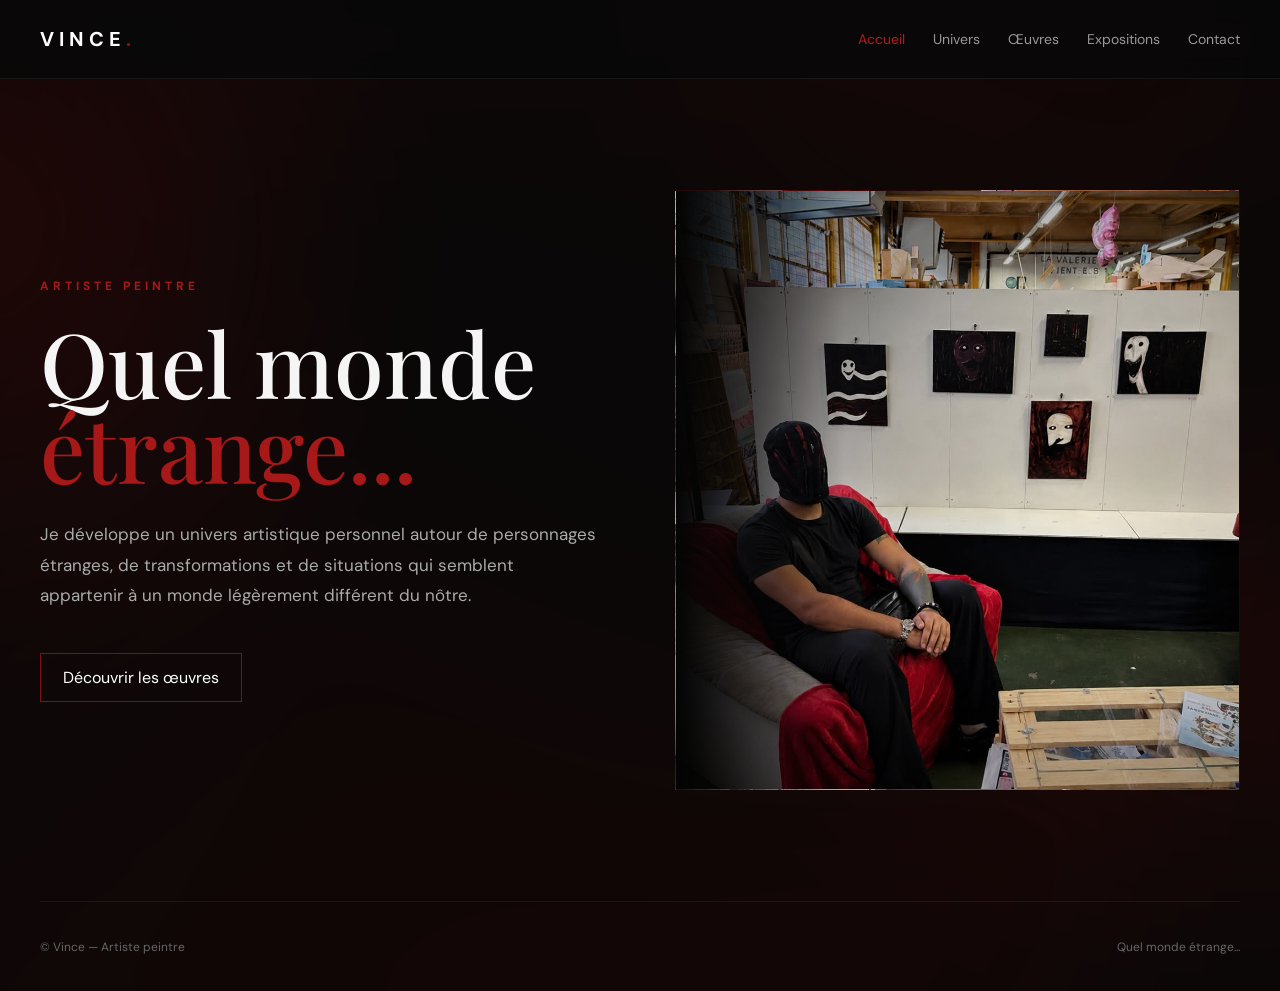
==== commit fa5d4c1e: "Update index.html" ====
--- a/index.html
+++ b/index.html
@@ -3,12 +3,14 @@
 <html lang="fr">
 
 <head>
+
 <meta charset="UTF-8">
 <meta name="viewport" content="width=device-width, initial-scale=1.0">
 
 <title>Vince — Artiste peintre</title>
 
 <link rel="stylesheet" href="style.css">
+
 </head>
 
 <body>
@@ -22,10 +24,27 @@
 </a>
 
 <nav>
-<a href="univers.html">Univers</a>
-<a href="oeuvres.html">Œuvres</a>
-<a href="expositions.html">Expositions</a>
-<a href="contact.html">Contact</a>
+
+<a class="active" href="index.html">
+Accueil
+</a>
+
+<a href="univers.html">
+Univers
+</a>
+
+<a href="oeuvres.html">
+Œuvres
+</a>
+
+<a href="expositions.html">
+Expositions
+</a>
+
+<a href="contact.html">
+Contact
+</a>
+
 </nav>
 
 </div>
@@ -39,7 +58,7 @@
 <div>
 
 <div class="kicker">
-Artiste peintre — France
+Artiste peintre
 </div>
 
 <h1>
@@ -48,14 +67,20 @@
 </h1>
 
 <p class="intro">
-Un univers surréaliste, étrange et personnel,
-où les formes familières deviennent quelque chose
-de différent.
+Je développe un univers artistique personnel autour
+de personnages étranges, de transformations et de
+situations qui semblent appartenir à un monde
+légèrement différent du nôtre.
 </p>
+
+<a href="oeuvres.html" class="button">
+Découvrir les œuvres
+</a>
 
 </div>
 
-<div class="hero-image"></div>
+<div class="hero-image">
+</div>
 
 </section>
 
@@ -63,11 +88,16 @@
 
 <footer class="container">
 
-<span>© Vince — Artiste peintre</span>
+<span>
+© Vince — Artiste peintre
+</span>
 
-<span>Quel monde étrange...</span>
+<span>
+Quel monde étrange...
+</span>
 
 </footer>
 
 </body>
+
 </html>
--- a/style.css
+++ b/style.css
@@ -11,110 +11,192 @@
 body {
     margin: 0;
     background: #080808;
-    color: #f1f1f1;
-    font-family: "DM Sans", Arial, sans-serif;
-}
-
-a {
-    color: inherit;
-    text-decoration: none;
-}
-
-img {
-    max-width: 100%;
-}
+    color: #f5f5f5;
+    font-family: 'DM Sans', sans-serif;
+    overflow-x: hidden;
+    position: relative;
+}
+
+/* =========================
+   VORTEX ROUGES
+   Fond uniquement
+========================= */
+
+body::before {
+    content: "";
+    position: fixed;
+    inset: -20%;
+    z-index: -2;
+    pointer-events: none;
+
+    background:
+        radial-gradient(
+            ellipse 35% 55% at 15% 25%,
+            rgba(95, 5, 5, 0.28),
+            transparent 70%
+        ),
+        radial-gradient(
+            ellipse 45% 35% at 85% 75%,
+            rgba(75, 3, 3, 0.24),
+            transparent 70%
+        ),
+        radial-gradient(
+            ellipse 30% 50% at 70% 15%,
+            rgba(55, 2, 2, 0.18),
+            transparent 70%
+        );
+
+    filter: blur(45px);
+
+    transform: rotate(-8deg);
+}
+
+/* Deuxième couche pour donner l'effet organique */
+body::after {
+    content: "";
+    position: fixed;
+    inset: -25%;
+    z-index: -3;
+    pointer-events: none;
+
+    background:
+        conic-gradient(
+            from 20deg at 20% 30%,
+            transparent 0deg,
+            rgba(70, 3, 3, 0.13) 35deg,
+            transparent 80deg,
+            rgba(55, 2, 2, 0.10) 130deg,
+            transparent 190deg
+        ),
+        conic-gradient(
+            from 190deg at 80% 70%,
+            transparent 0deg,
+            rgba(90, 4, 4, 0.12) 45deg,
+            transparent 100deg,
+            rgba(50, 2, 2, 0.10) 160deg,
+            transparent 220deg
+        );
+
+    filter: blur(70px);
+}
+
+
+/* =========================
+   CONTAINER
+========================= */
 
 .container {
     width: min(1200px, calc(100% - 50px));
     margin: auto;
 }
 
-/* HEADER */
+
+/* =========================
+   HEADER
+========================= */
 
 header {
-    position: fixed;
+    position: sticky;
     top: 0;
-    left: 0;
-    width: 100%;
     z-index: 100;
-    background: rgba(8,8,8,.92);
+
+    background: rgba(8, 8, 8, 0.88);
+
     backdrop-filter: blur(12px);
-    border-bottom: 1px solid #252525;
+
+    border-bottom: 1px solid rgba(255, 255, 255, 0.06);
 }
 
 .navbar {
-    height: 78px;
+    min-height: 78px;
+
     display: flex;
+    align-items: center;
     justify-content: space-between;
-    align-items: center;
 }
 
 .logo {
+    color: #fff;
+    text-decoration: none;
+
     font-weight: 700;
-    letter-spacing: .25em;
-    font-size: 14px;
+    font-size: 20px;
+
+    letter-spacing: 5px;
 }
 
 .logo span {
-    color: #9d1515;
+    color: #8f1111;
 }
 
 nav {
     display: flex;
-    gap: 32px;
+    gap: 28px;
 }
 
 nav a {
-    font-size: 11px;
-    text-transform: uppercase;
-    letter-spacing: .15em;
-    color: #aaa;
-    transition: .25s;
+    color: #999;
+
+    text-decoration: none;
+
+    font-size: 14px;
+
+    transition: color 0.25s ease;
 }
 
 nav a:hover,
 nav a.active {
-    color: #fff;
-}
-
-nav a:hover {
-    color: #a71919;
-}
-
-/* PAGE */
-
-main {
-    padding-top: 78px;
-}
-
-.page {
+    color: #b51b1b;
+}
+
+
+/* =========================
+   ACCUEIL
+========================= */
+
+.hero {
     min-height: calc(100vh - 78px);
-    padding: 100px 0;
+
+    display: grid;
+
+    grid-template-columns: 1fr 1fr;
+
+    align-items: center;
+
+    gap: 70px;
+
+    position: relative;
+}
+
+.hero > div:first-child {
+    position: relative;
+    z-index: 2;
 }
 
 .kicker {
     color: #a71919;
+
+    font-size: 12px;
+
+    font-weight: 700;
+
+    letter-spacing: 4px;
+
     text-transform: uppercase;
-    letter-spacing: .25em;
-    font-size: 11px;
-    font-weight: 700;
-}
-
-h1,
-h2,
-h3 {
-    font-family: "Playfair Display", Georgia, serif;
-}
-
-h1 {
-    font-size: clamp(60px, 9vw, 125px);
-    line-height: .87;
-    margin: 25px 0;
-}
-
-h2 {
-    font-size: clamp(42px, 6vw, 72px);
-    margin: 0 0 25px;
+
+    margin-bottom: 25px;
+}
+
+.hero h1 {
+    font-family: 'Playfair Display', serif;
+
+    font-size: clamp(55px, 7vw, 100px);
+
+    line-height: 0.95;
+
+    font-weight: 500;
+
+    margin: 0;
 }
 
 .red {
@@ -122,240 +204,307 @@
 }
 
 .intro {
-    color: #999;
-    font-size: 18px;
+    color: #aaa;
+
+    max-width: 560px;
+
+    font-size: 17px;
+
     line-height: 1.8;
-    max-width: 650px;
-}
-
-/* HOME */
-
-.hero {
-    min-height: calc(100vh - 78px);
-    display: grid;
-    grid-template-columns: 1fr 1fr;
-    align-items: center;
-    gap: 70px;
-}
+
+    margin-top: 30px;
+}
+
+
+/* =========================
+   IMAGE ACCUEIL
+========================= */
 
 .hero-image {
     min-height: 600px;
-    background:
-        linear-gradient(rgba(0,0,0,.15), rgba(0,0,0,.15)),
-        url("images/hero.jpg") center/cover;
-    border: 1px solid #292929;
+
+    position: relative;
+
+    background-image:
+        linear-gradient(
+            90deg,
+            #080808 0%,
+            transparent 30%
+        ),
+        url("images/hero.jpg");
+
+    background-size: cover;
+
+    background-position: center;
+
+    border-radius: 2px;
+
+    overflow: hidden;
+
+    border: 1px solid rgba(120, 10, 10, 0.25);
 }
 
 .hero-image::after {
     content: "";
-    display: block;
-    position: relative;
-    inset: 20px;
-    border: 1px solid rgba(167,25,25,.4);
-}
-
-/* ABOUT */
-
-.two-columns {
-    display: grid;
-    grid-template-columns: 1fr 1fr;
-    gap: 80px;
-}
-
-.text {
-    color: #bbb;
-    font-size: 19px;
-    line-height: 1.9;
-}
-
-.facts {
-    border-left: 1px solid #821313;
-    padding-left: 35px;
-}
-
-.fact {
-    padding: 20px 0;
-    border-bottom: 1px solid #292929;
-}
-
-.fact-title {
-    display: block;
-    color: #777;
-    text-transform: uppercase;
-    font-size: 10px;
-    letter-spacing: .18em;
-    margin-bottom: 8px;
-}
-
-/* GALLERY */
+
+    position: absolute;
+
+    inset: 0;
+
+    background:
+        radial-gradient(
+            circle at 70% 50%,
+            transparent 0%,
+            rgba(0, 0, 0, 0.15) 40%,
+            rgba(0, 0, 0, 0.65) 100%
+        );
+
+    pointer-events: none;
+}
+
+
+/* =========================
+   PAGES
+========================= */
+
+.page {
+    padding-top: 100px;
+    padding-bottom: 120px;
+
+    min-height: calc(100vh - 78px);
+}
+
+.page h1 {
+    font-family: 'Playfair Display', serif;
+
+    font-size: clamp(50px, 7vw, 90px);
+
+    line-height: 1;
+
+    font-weight: 500;
+
+    margin: 0 0 25px;
+}
+
+
+/* =========================
+   GALERIE
+========================= */
 
 .gallery {
     columns: 3 280px;
-    column-gap: 20px;
+
+    column-gap: 25px;
+
+    margin-top: 55px;
 }
 
 .artwork {
     break-inside: avoid;
-    margin-bottom: 20px;
-    background: #111;
-    border: 1px solid #292929;
-    transition: transform .3s, border-color .3s;
-}
-
-.artwork:hover {
-    transform: translateY(-4px);
-    border-color: #721414;
+
+    margin-bottom: 35px;
+
+    position: relative;
 }
 
 .artwork img {
     width: 100%;
+
     height: auto;
+
     display: block;
+
+    transition:
+        transform 0.4s ease,
+        filter 0.4s ease;
+}
+
+.artwork:hover img {
+    transform: scale(1.015);
+
+    filter: brightness(1.08);
 }
 
 .artwork-info {
-    padding: 16px;
+    padding-top: 13px;
 }
 
 .artwork-title {
-    font-family: "Playfair Display", Georgia, serif;
-    font-size: 20px;
+    font-family: 'Playfair Display', serif;
+
+    font-size: 22px;
+
+    color: #eee;
 }
 
 .artwork-details {
-    margin-top: 7px;
     color: #777;
-    font-size: 10px;
-    text-transform: uppercase;
-    letter-spacing: .1em;
-    line-height: 1.6;
-}
+
+    font-size: 13px;
+
+    margin-top: 5px;
+}
+
+
+/* =========================
+   EXPOSITIONS
+========================= */
+
+.expo {
+    margin-top: 55px;
+
+    padding-left: 25px;
+
+    border-left: 2px solid #8f1111;
+}
+
+.expo h2 {
+    font-family: 'Playfair Display', serif;
+
+    font-size: 30px;
+
+    margin-top: 0;
+}
+
+
+/* =========================
+   FOOTER
+========================= */
+
+footer {
+    min-height: 90px;
+
+    display: flex;
+
+    justify-content: space-between;
+
+    align-items: center;
+
+    border-top: 1px solid rgba(255, 255, 255, 0.06);
+
+    color: #666;
+
+    font-size: 12px;
+}
+
+
+/* =========================
+   BOUTONS
+========================= */
+
+.button {
+    display: inline-block;
+
+    margin-top: 25px;
+
+    padding: 13px 22px;
+
+    border: 1px solid #7e1111;
+
+    color: #fff;
+
+    text-decoration: none;
+
+    transition:
+        background 0.25s ease,
+        border-color 0.25s ease;
+}
+
+.button:hover {
+    background: #7e1111;
+
+    border-color: #7e1111;
+}
+
+
+/* =========================
+   CHARGEMENT
+========================= */
 
 .loading {
-    padding: 80px;
-    text-align: center;
-    color: #666;
-}
-
-/* EXHIBITIONS */
-
-.exhibitions {
-    display: grid;
-    grid-template-columns: 1fr 1fr;
-    gap: 25px;
-}
-
-.exhibition {
-    padding: 40px;
-    min-height: 280px;
-    border: 1px solid #303030;
-    background: linear-gradient(135deg,#111,#090909);
-}
-
-.exhibition h3 {
-    font-size: 36px;
-    margin: 15px 0;
-}
-
-.exhibition p {
-    color: #999;
-    line-height: 1.8;
-}
-
-/* STATEMENT */
-
-.statement {
-    font-family: "Playfair Display", Georgia, serif;
-    font-size: clamp(35px,5vw,65px);
-    line-height: 1.15;
-    max-width: 1000px;
-}
-
-/* CONTACT */
-
-.contact {
-    display: grid;
-    grid-template-columns: 1fr 1fr;
-    gap: 80px;
-}
-
-.contact-links {
-    font-size: 20px;
-    line-height: 2.3;
-}
-
-.contact-links a {
-    color: #aaa;
-    transition: .2s;
-}
-
-.contact-links a:hover {
-    color: #a71919;
-}
-
-/* FOOTER */
-
-footer {
-    border-top: 1px solid #242424;
+    color: #777;
+
+    font-size: 14px;
+
     padding: 30px 0;
-    color: #666;
-    font-size: 11px;
-    letter-spacing: .08em;
-    display: flex;
-    justify-content: space-between;
-}
-
-/* MOBILE */
-
-@media(max-width:800px) {
-
-    .container {
-        width: min(100% - 35px, 700px);
+}
+
+
+/* =========================
+   MOBILE
+========================= */
+
+@media (max-width: 800px) {
+
+    .navbar {
+        flex-direction: column;
+
+        justify-content: center;
+
+        gap: 15px;
+
+        padding: 18px 0;
     }
 
     nav {
-        gap: 12px;
-    }
-
-    nav a {
-        font-size: 9px;
-    }
-
-    .hero,
-    .two-columns,
-    .exhibitions,
-    .contact {
+        gap: 16px;
+
+        flex-wrap: wrap;
+
+        justify-content: center;
+    }
+
+    .hero {
         grid-template-columns: 1fr;
-    }
-
-    .hero {
+
         gap: 40px;
+
+        padding-top: 70px;
+
+        padding-bottom: 70px;
     }
 
     .hero-image {
-        min-height: 400px;
+        min-height: 450px;
+
+        order: 2;
     }
 
     .page {
-        padding: 75px 0;
-    }
-
-    .gallery {
-        columns: 2 150px;
-    }
-}
-
-@media(max-width:500px) {
-
-    nav {
-        display: none;
+        padding-top: 65px;
     }
 
     .gallery {
         columns: 1;
     }
 
-    h1 {
-        font-size: 65px;
-    }
-}
+    footer {
+        flex-direction: column;
+
+        justify-content: center;
+
+        gap: 10px;
+
+        padding: 25px 0;
+    }
+}
+
+
+/* =========================
+   PETITS ÉCRANS
+========================= */
+
+@media (max-width: 500px) {
+
+    .container {
+        width: min(1200px, calc(100% - 30px));
+    }
+
+    .hero h1 {
+        font-size: 55px;
+    }
+
+    .hero-image {
+        min-height: 380px;
+    }
+}
